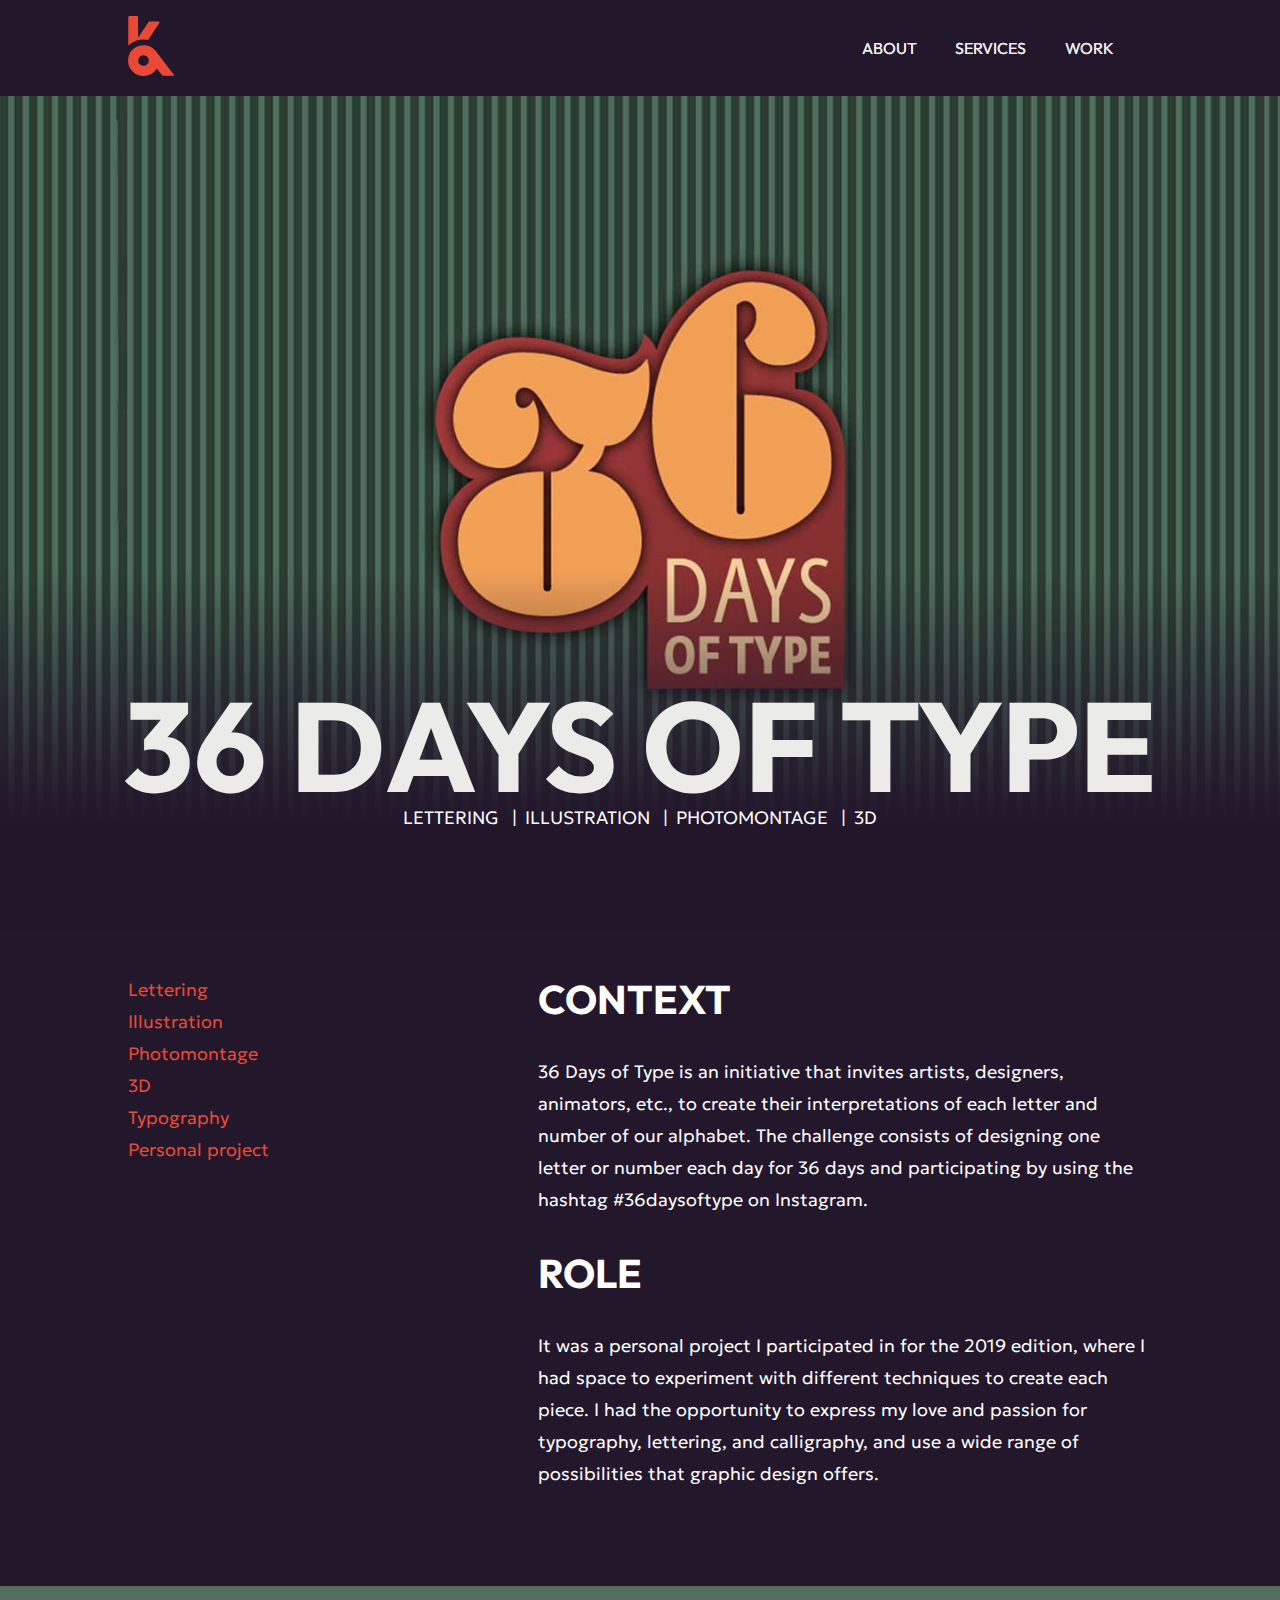
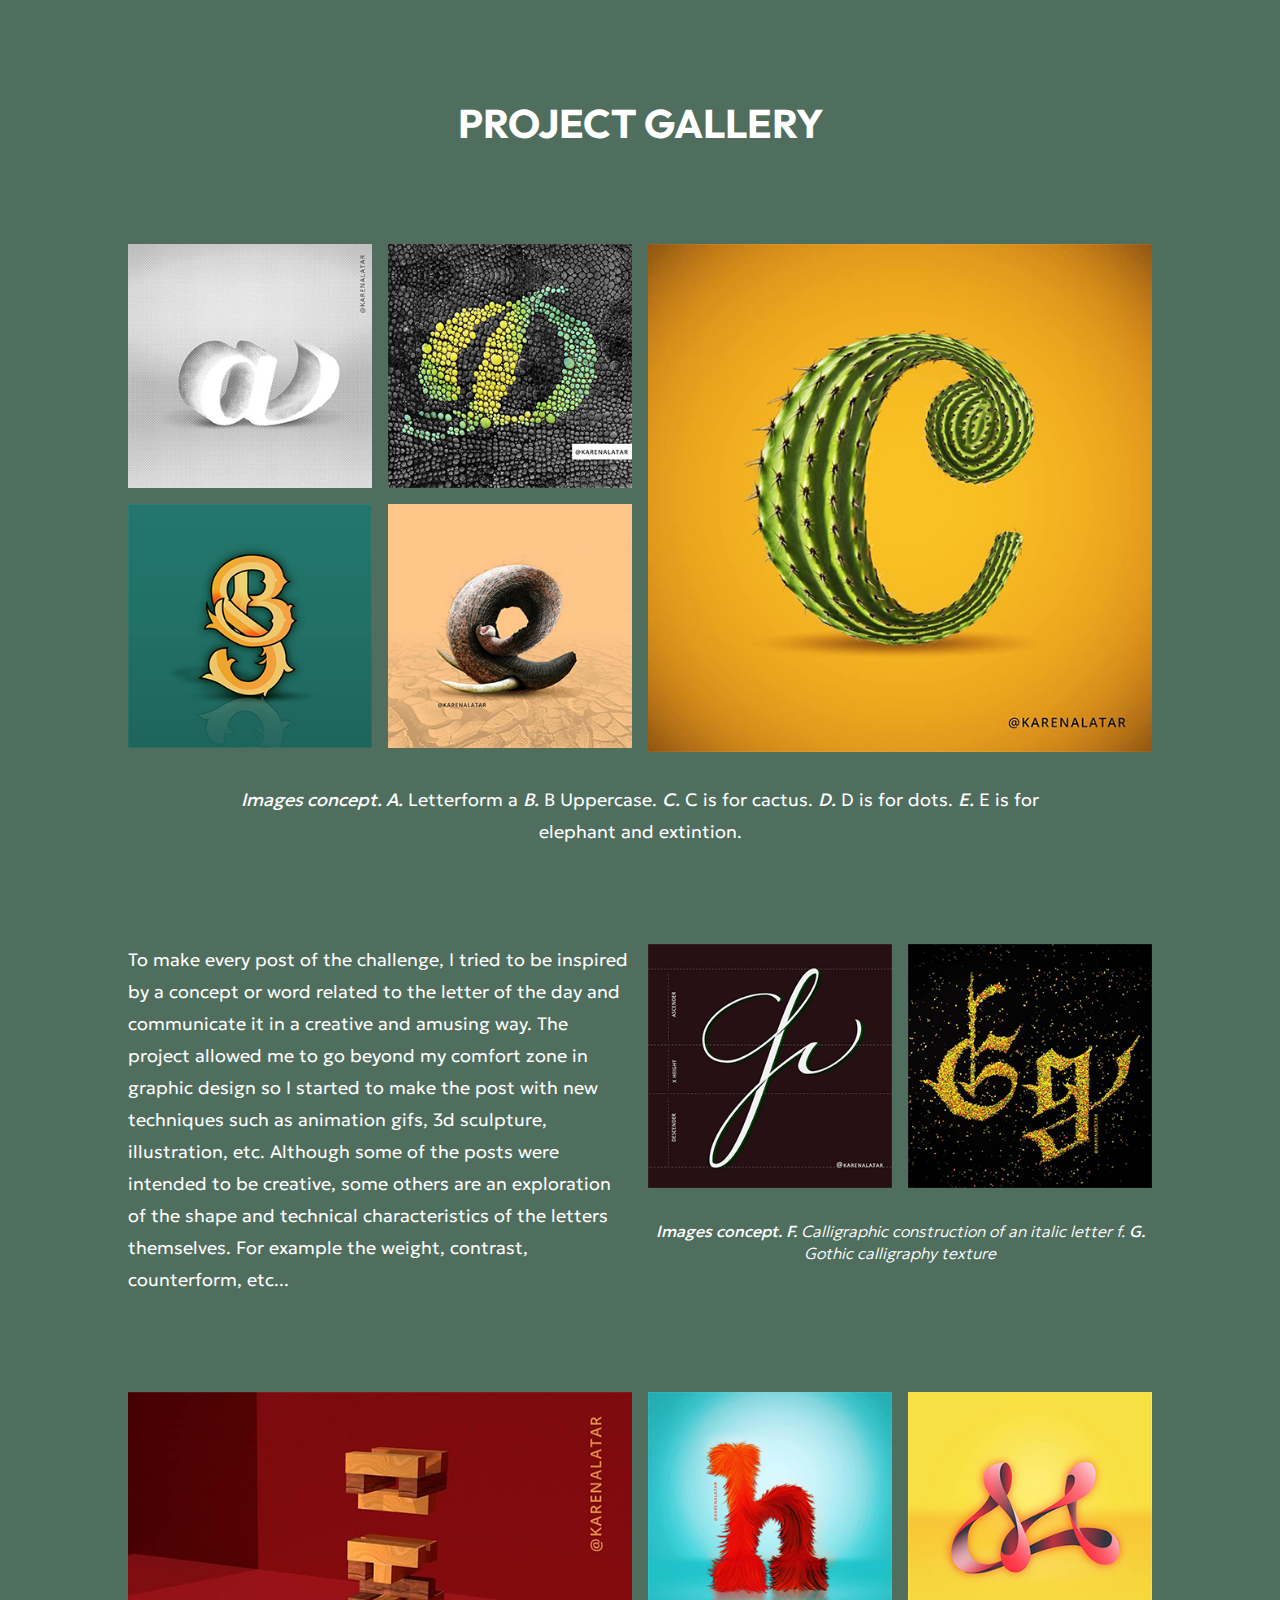
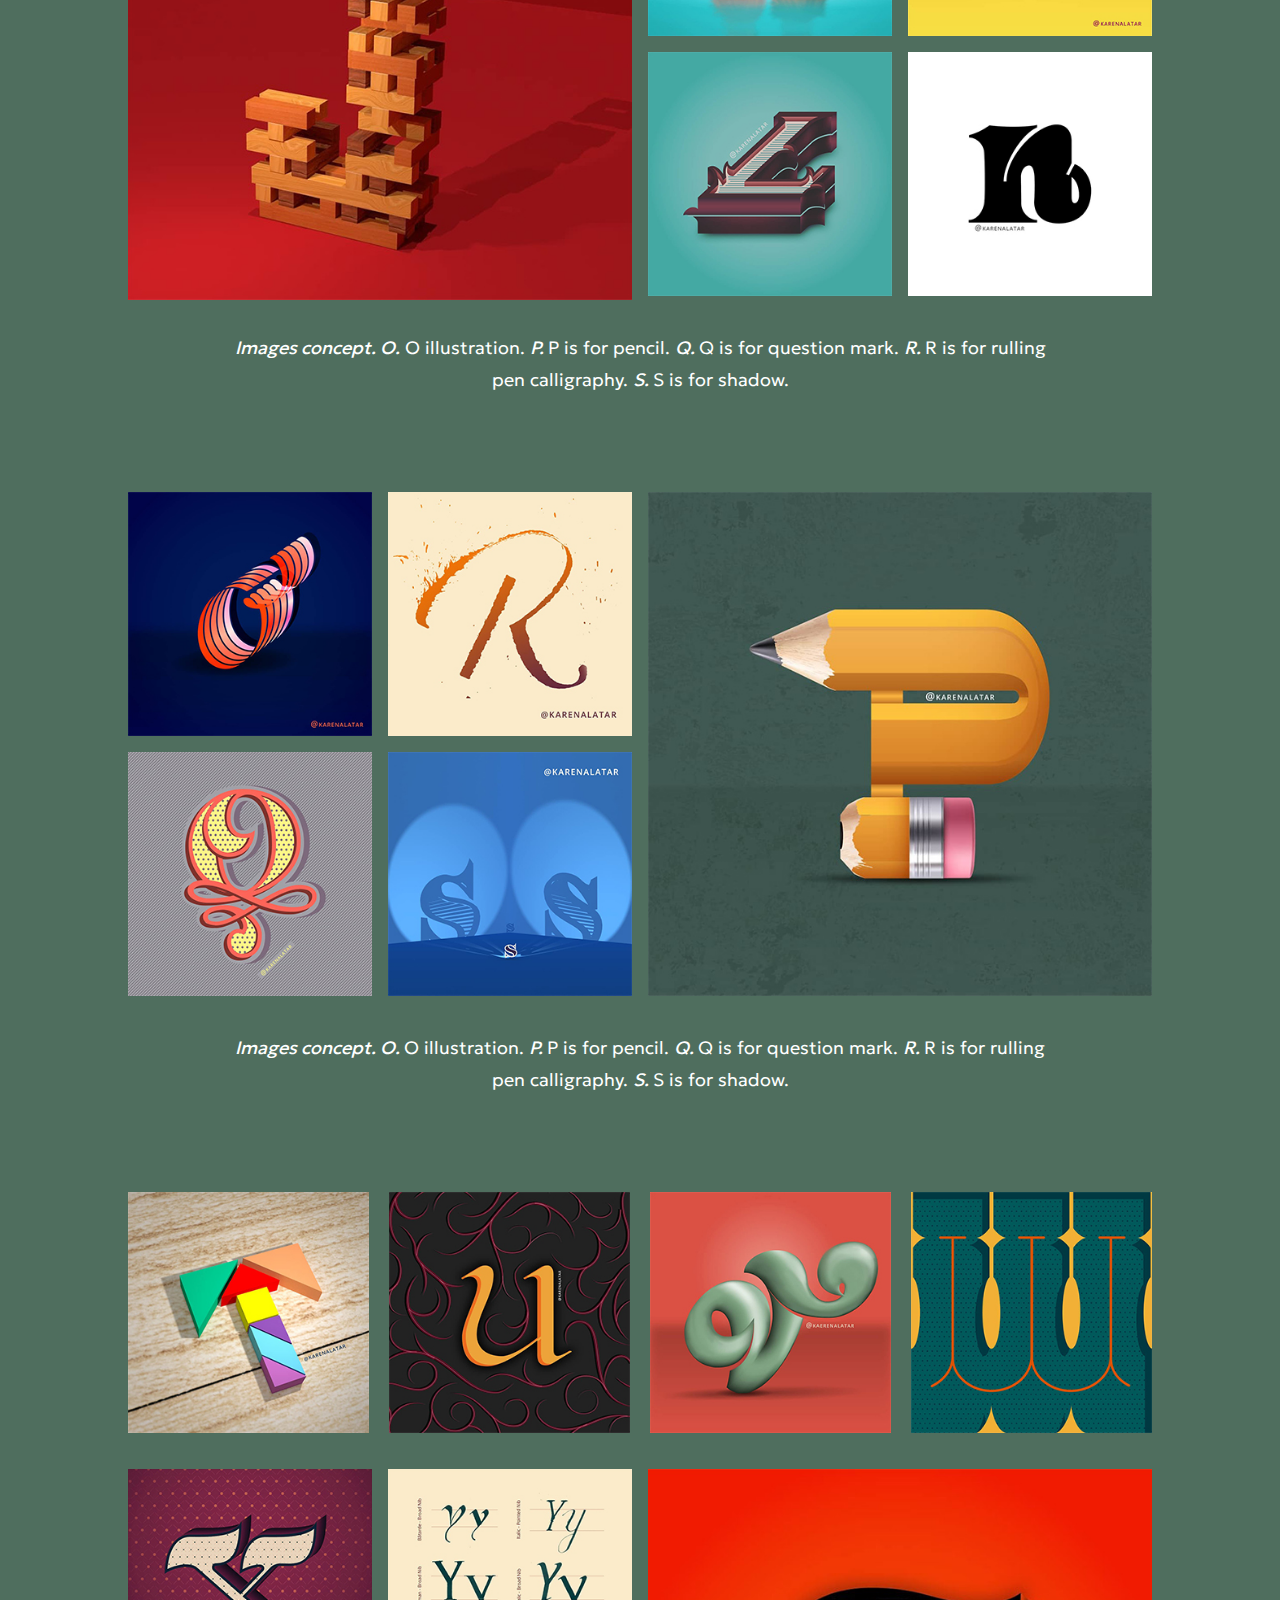
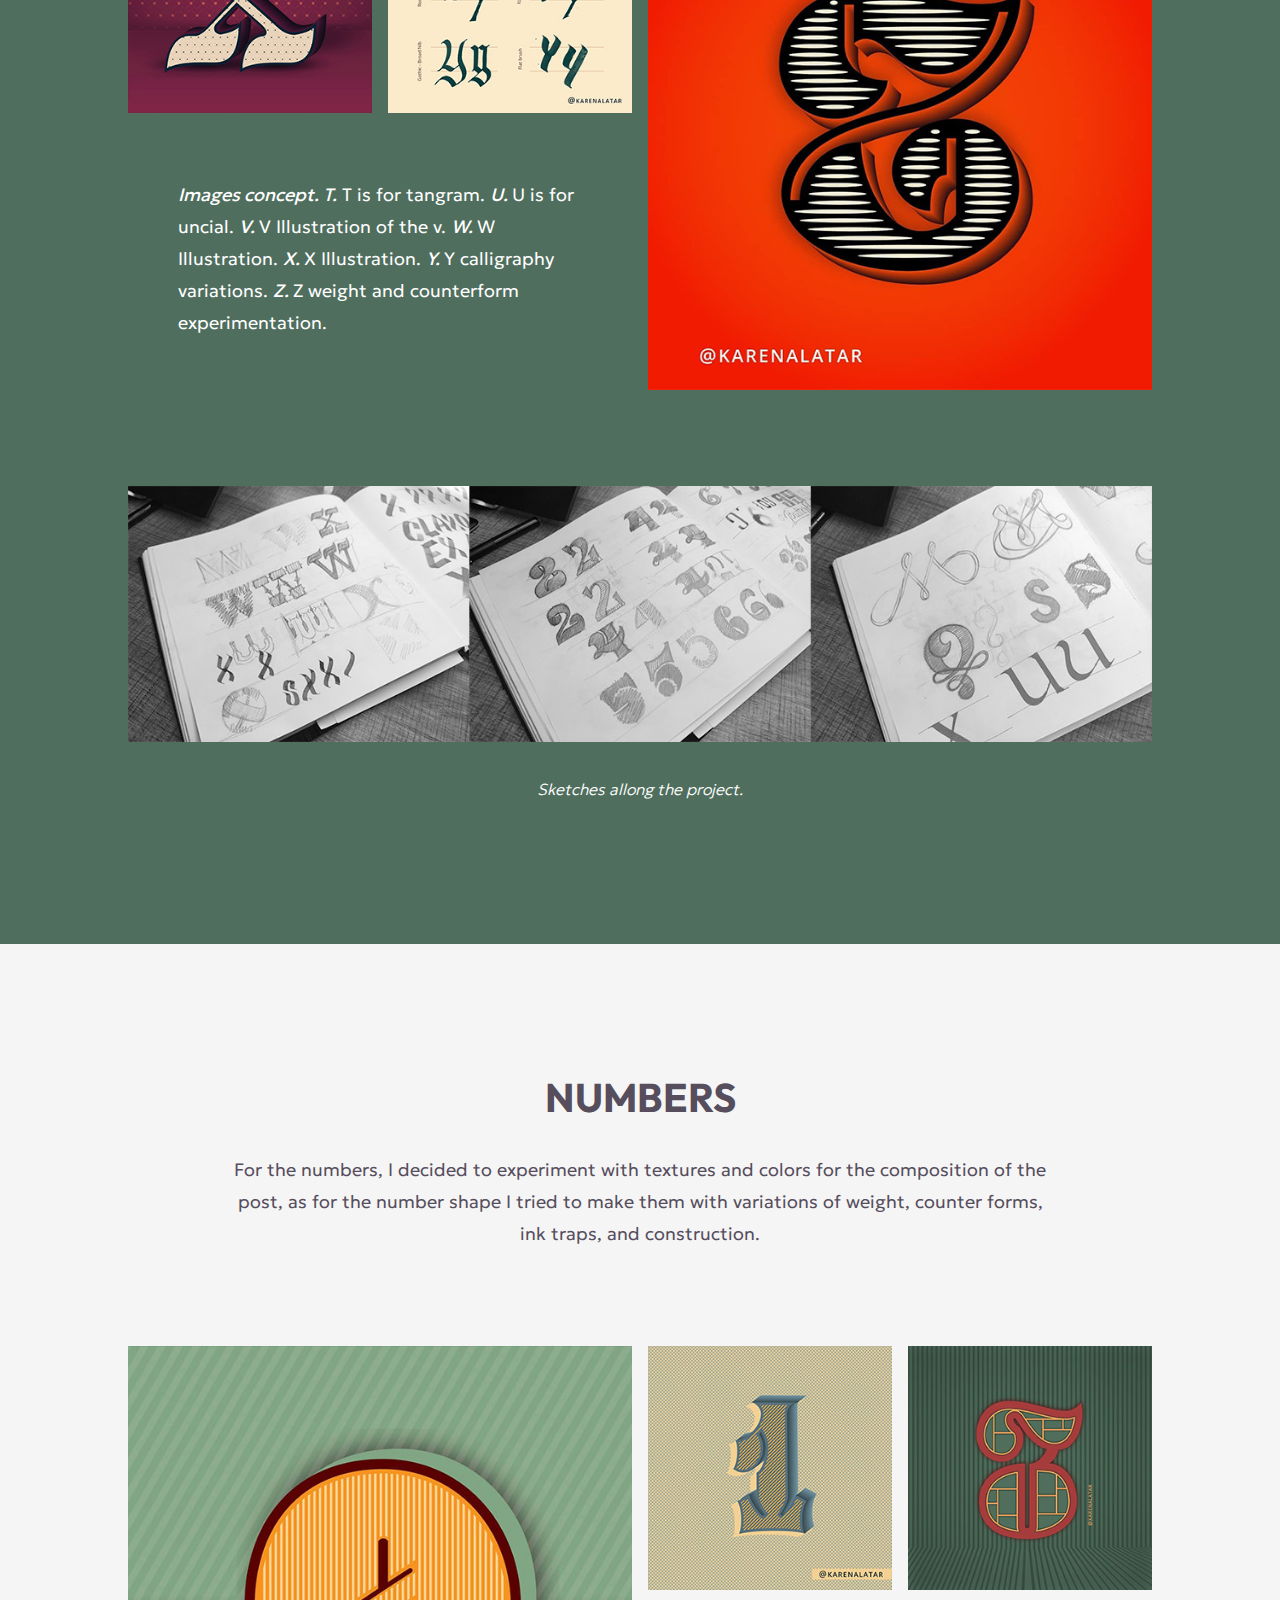
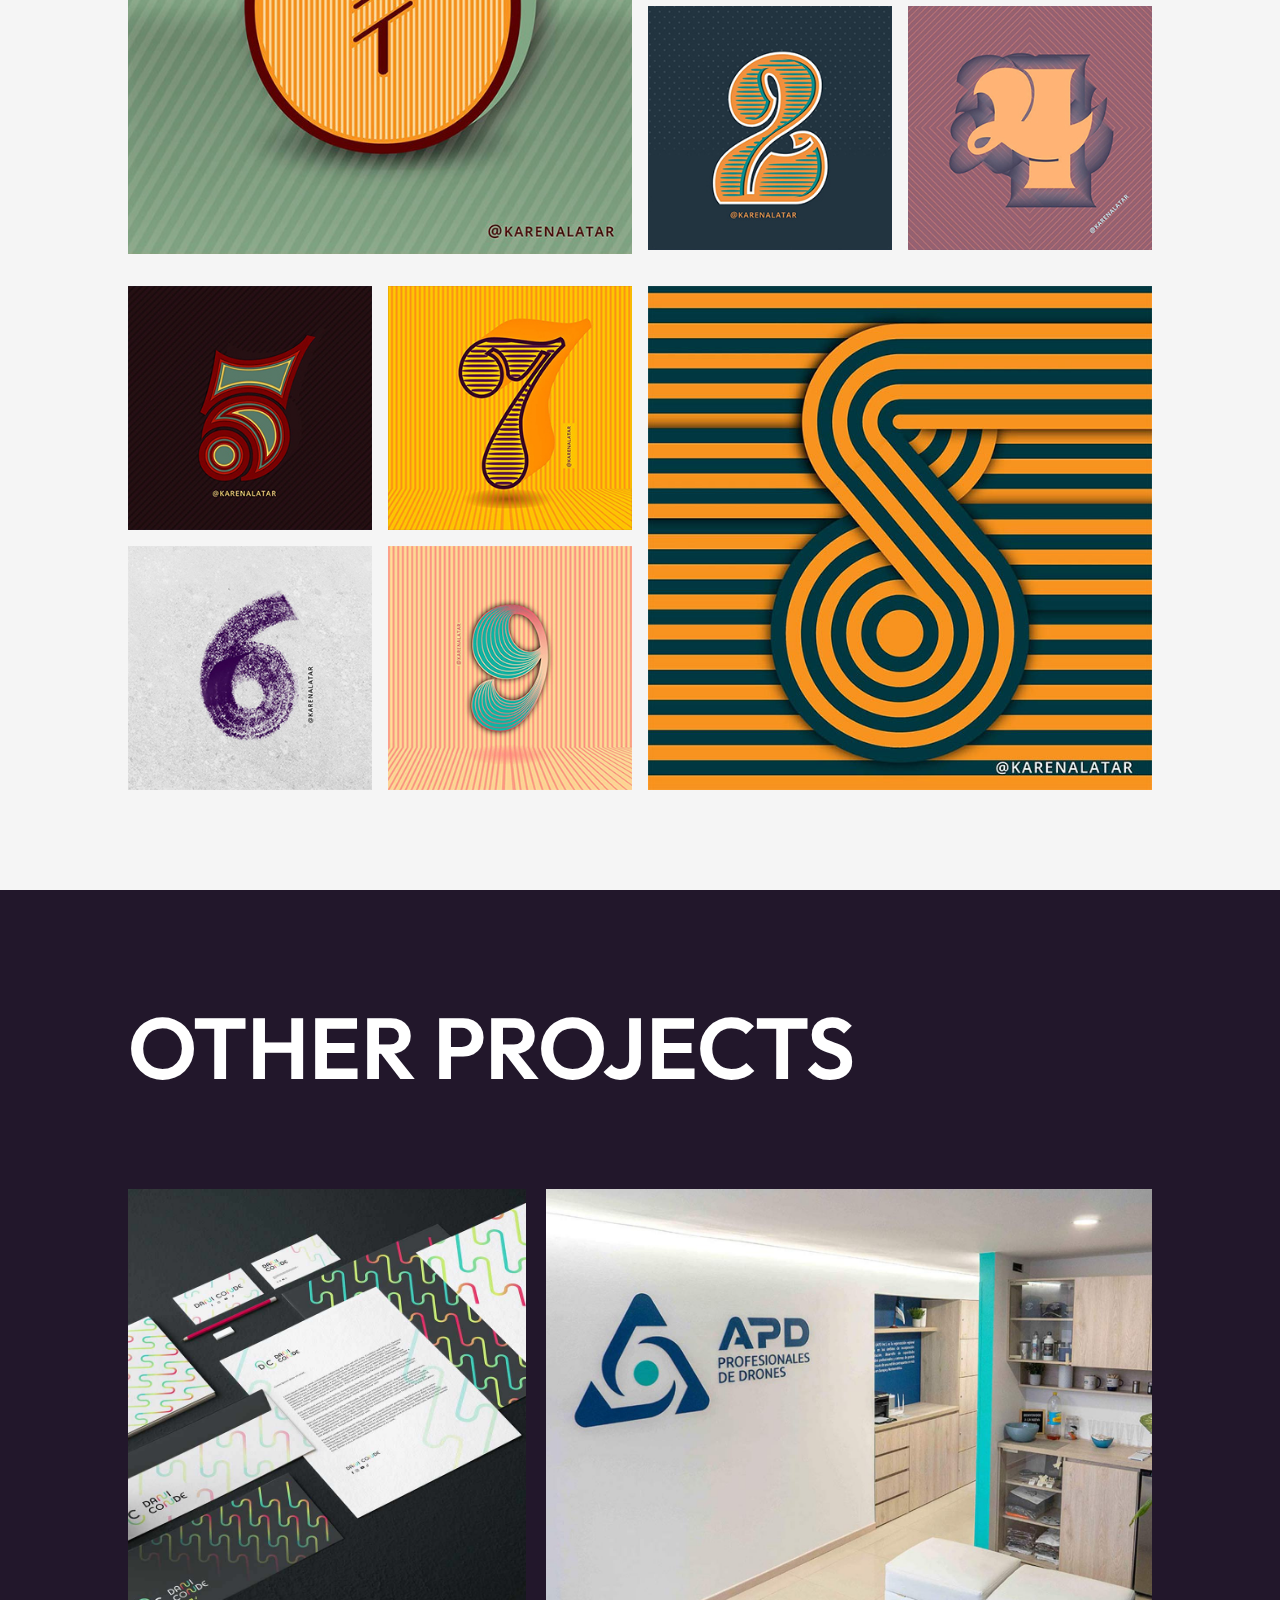
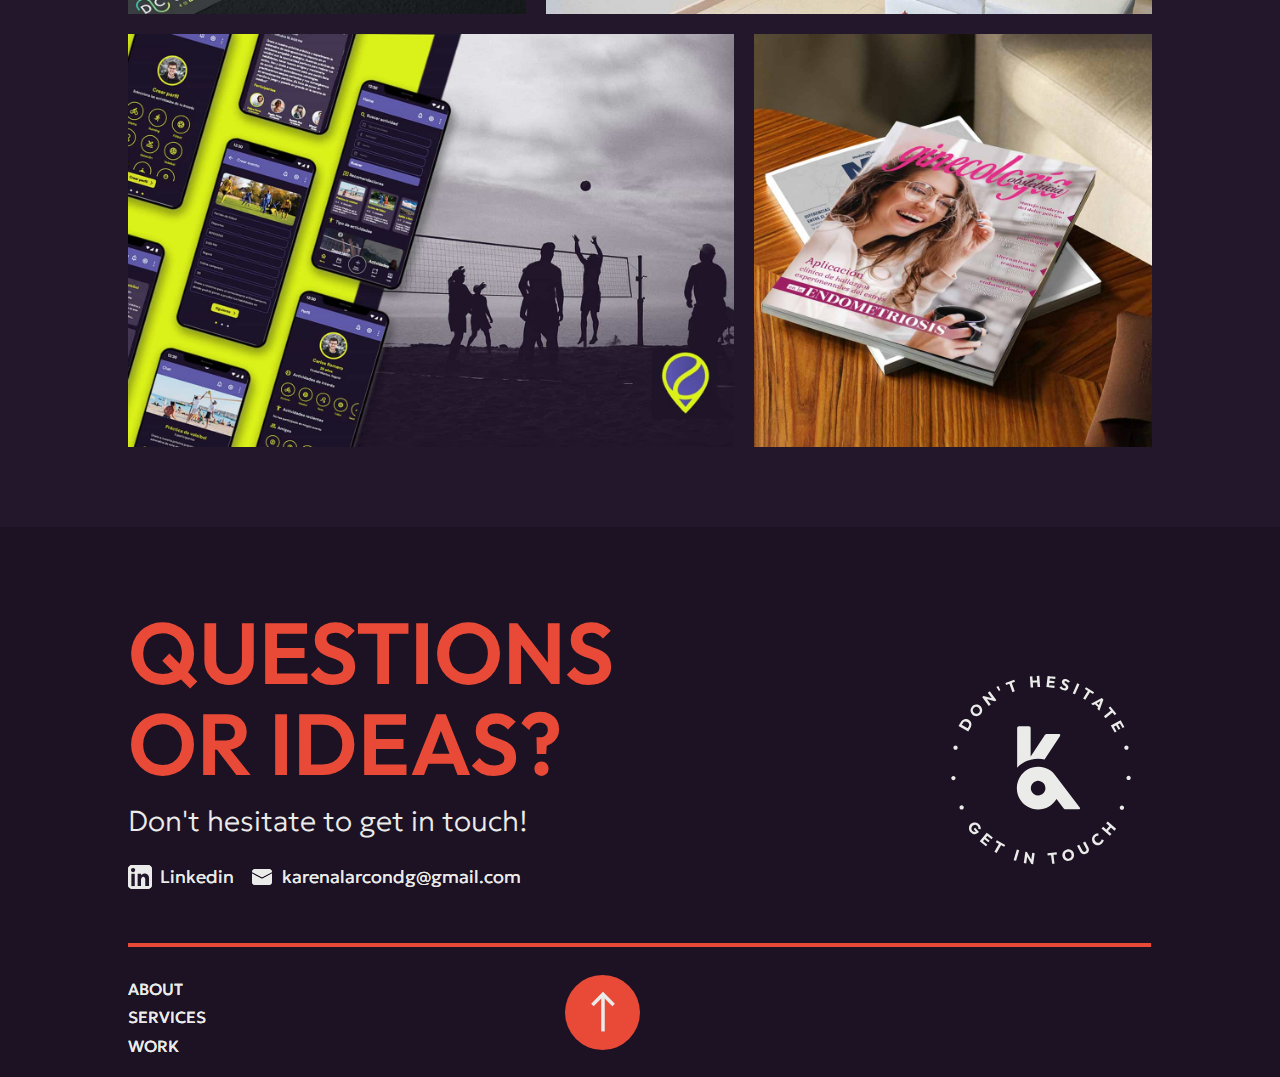
==== 36Days.html @ 837d3f02 "Add files of 36 days project Css 36Days project Change responsive cover Dani conde project" ====
<!DOCTYPE html>
<html lang="en">
<head>
    <meta charset="UTF-8">
    <meta name="viewport" content="width=device-width, initial-scale=1.0">
    <title>36 Days of type project</title>
    <link rel="stylesheet" href="style.css" />
    <link rel="stylesheet" href="style-projects.css">
    <link rel="stylesheet" href="36-style.css">
    <link rel="preconnect" href="https://fonts.googleapis.com">
    <link rel="preconnect" href="https://fonts.gstatic.com" crossorigin>
    <link href="https://fonts.googleapis.com/css2?family=Outfit:wght@100..900&display=swap" rel="stylesheet">
    <link rel="preconnect" href="https://fonts.googleapis.com">
    <link rel="preconnect" href="https://fonts.gstatic.com" crossorigin>
    <link href="https://fonts.googleapis.com/css2?family=Geologica:wght@100..900&display=swap" rel="stylesheet">
    <link rel="preconnect" href="https://fonts.googleapis.com">
    <link rel="preconnect" href="https://fonts.googleapis.com">
    <link rel="preconnect" href="https://fonts.gstatic.com" crossorigin>
    <link href="https://fonts.googleapis.com/css2?family=Kaushan+Script&display=swap" rel="stylesheet">
</head>
<body>
    <header>
        <div class="barnav_responsive">
            <div class="mainlogo nav__flex">
                <a href="https://karengd.github.io/KarenGD/index.html"><img src="assets/iconos/ka-icon-cream.svg" alt="ka logo"></a>
                <div onclick=HideNavBarR()> <svg xmlns="http://www.w3.org/2000/svg" height="48" viewBox="0 -960 960 960" width="48" fill="#EBEBE9"><path d="m256-200-56-56 224-224-224-224 56-56 224 224 224-224 56 56-224 224 224 224-56 56-224-224-224 224Z"/></svg> </div>
            </div>
            <nav class="nav__responsive">
                <ul>
                    <div onclick=HideNavBarR()><a href="https://karengd.github.io/KarenGD/about.html"><li>About</li></a></div>
                    <div onclick=HideNavBarR()><a href="https://karengd.github.io/KarenGD/index.html#services"><li>Services</li></a></div>
                    <div onclick=HideNavBarR()><a href="https://karengd.github.io/KarenGD/index.html#work"><li>Work</li></a></div>
                </ul>
            </nav>
        </div>
        <div class="barnav container">
            <a href="index.html">
                <div class="mainlogo">
                    <img src="assets/iconos/ka-icon.svg" alt="ka logo">
                </div>
            </a>
           
            <nav>
                <ul class="nav__center">
                    <a href="https://karengd.github.io/KarenGD/about.html">
                        <li class="hideonmobile link1">About</li>
                        <li class="hideonmobile link2">About</li>
                    </a>
                    <a href="https://karengd.github.io/KarenGD/index.html#services">
                        <li class="hideonmobile link1">Services</li>
                        <li class="hideonmobile link2">Services</li>
                    </a>
                    <a href="https://karengd.github.io/KarenGD/index.html#work">
                        <li class="hideonmobile link1">Work</li>
                        <li class="hideonmobile link2">Work</li>
                    </a>
                    <a href="#"><li onclick=ShowNavBarR()><svg xmlns="http://www.w3.org/2000/svg" height="36    " viewBox="0 -960 960 960" width="36" fill="#EBEBE9"><path d="M120-240v-80h720v80H120Zm0-200v-80h720v80H120Zm0-200v-80h720v80H120Z"/></svg></li></a>
                </ul>
            </nav>
        </div>

    </header>

    <main class="responsive"> 
        <div class="main-background">
            <img class="hideonmobile" src="assets/imgs/36DaysOfType.jpg" alt="36DaysOfType cover">
            <img class="hide-desktop" src="assets/imgs/36DaysOfType-SP.jpg" alt="36DaysOfType cover">
        </div>

    <div class="absolute main-position ">
        <div class=" main-info">

            <h1 class="texr-center">
                36 Days of type
            </h1>
            <div class="subheading_project flex white ">
            <p class="sub-fields">LETTERING</p>
            <p class="sub-fields">ILLUSTRATION</p>
            <p class="sub-fields">PHOTOMONTAGE</p>
            <p class="">3D</p>
            </div>
        </div>
    </div>  

    </main>


    <section id="Project-about" class="container about-project flex space-between pad_top_bottom">

        <div class="hide">
            <ul>
                <div><li class="design-field"><p>Lettering</p></li></div>
                <div><li class="design-field"><p>Illustration</p></li></div>
                <div><li class="design-field"><p>Photomontage</p></li></div>
                <div><li class="design-field"><p>3D</p></li></div>
                <div><li class="design-field"><p>Typography</p></li></div>
                <div><li class="design-field"><p>Personal project</p></li></div>
            </ul>
        </div>

        <div class="col-sixty">
            <h4>Context</h4>
            <p class="p_bottom white">36 Days of Type is an initiative that invites artists, designers, animators, etc., to create their interpretations of each letter and number of our alphabet. The challenge consists of designing one letter or number each day for 36 days and participating by using the hashtag #36daysoftype on Instagram.</p>

            <h4>Role</h4>
            <p class="white">It was a personal project I participated in for the 2019 edition, where I had space to experiment with different techniques to create each piece. I had the opportunity to express my love and passion for typography, lettering, and calligraphy, and use a wide range of possibilities that graphic design offers.</p>
        </div>

    </section>

    <section class="type-bg container_top_bottom">
        <div class="container white m-auto pad_top_bottom">
            <h4 class="texr-center p_bottom">PROJECT GALLERY</h4>
                <div class="pad_top_bottom">
                    <div class="grid box-gallery p_bottom">
                        
                        <div class="big-img">
                            <div class="half-box">
                                <img class="xs-img box-img" src="assets/imgs/36-a.jpg" alt="Entry for letter a">
                                <img class="xs-img box-img" src="assets/imgs/36-d.jpg" alt="Entry for letter d">
                                <img class="xs-img box-img" src="assets/imgs/36-b.jpg" alt="Entry for letter b">
                                <img class="xs-img box-img" src="assets/imgs/36-e.jpg" alt="Entry for letter e">
    
                            </div>
                        
                        </div>
     
                        <div class="big-img">
                            <img class="box-img" src="assets/imgs/36-c.jpg" alt="">
                        </div>
                       
                    </div>
                    <p class="container texr-center"> <b><i>Images concept. A.</i></b> Letterform a <b><i>B.</i></b> B Uppercase. <b><i>C.</i></b> C is for cactus. <b><i>D.</i></b> D is for dots. <b><i>E.</i></b> E is for elephant and extintion.</p>

                </div>

            
            <div>
                <div class="grid box-gallery gap">
                    <div class="big-img">
                        <p class="p_bottom">To make every post of the challenge, I tried to be inspired by a concept or word related to the letter of the day and communicate it in a creative and amusing way. The project allowed me to go beyond my comfort zone in graphic design so I started to make the post with new techniques such as animation gifs, 3d sculpture, illustration, etc. 
                            Although some of the posts were intended to be creative, some others are an exploration of the shape and technical characteristics of the letters themselves. For example the weight, contrast, counterform, etc...</p>
                    </div>
                    
                     <div class="big-img">
                        <div class="half-box p_bottom">
                            <img class="xs-img box-img" src="assets/imgs/36-f.jpg" alt="">
                            <img class="xs-img box-img" src="assets/imgs/36-g.jpg" alt="">

                        </div>
                        <p class="caption"> <b><i>Images concept. F.</i></b> Calligraphic construction of an italic letter f. <b><i>G.</i></b> Gothic calligraphy texture</p>

                    </div>
                        
                    
                    
                </div>
            </div>
            <div class="pad_top_bottom">
                <div class="grid box-gallery p_bottom">
                    <div class="big-img">
                        <img class="box-img" src="assets/imgs/36-j.jpg " alt="">
                    </div>
                    <div class="big-img">
                        <div class="half-box">
                            <img class="xs-img box-img" src="assets/imgs/36-h.jpg" alt="">
                            <img class="xs-img box-img" src="assets/imgs/36-m.jpg" alt="">
                            <img class="xs-img box-img" src="assets/imgs/36-l.jpg" alt="">
                            <img class="xs-img box-img" src="assets/imgs/36-n.jpg" alt="">
                        </div>
                    </div>
                        
                    
                </div>
                <p class="container texr-center"><b><i>Images concept. O.</i></b> O illustration.  <b><i>P. </i></b>P is for pencil. <b><i>Q. </i></b> Q is for question mark. <b><i>R. </i></b> R is for rulling pen calligraphy. <b><i>S. </i></b> S is for shadow.</p>
            </div>

                <div class="type-pad-bottom">
                    <div class="grid box-gallery gap p_bottom">
                        
                        <div class="big-img">
                            <div class="half-box">
                                <img class="xs-img box-img" src="assets/imgs/36-o.jpg" alt="">
                                <img class="xs-img box-img" src="assets/imgs/36-r.jpg" alt="">
                                <img class="xs-img box-img" src="assets/imgs/36-q.jpg" alt="">
                                <img class="xs-img box-img" src="assets/imgs/36-s.jpg" alt="">
                            </div>
                        </div>
                        
                        <div class="big-img">
                            <img src="assets/imgs/36-p.jpg" alt="">
                        </div>
                    </div>
                    <p class="container texr-center"><b><i>Images concept. O. </i></b> O illustration. <b><i>P. </i></b> P is for pencil. <b><i>Q. </i></b> Q is for question mark. <b><i>R. </i></b> R is for rulling pen calligraphy. <b><i>S. </i></b> S is for shadow.</p>
                </div>

            <div>
                <div class="grid twelve-columns-grid gap p_bottom">
                    <div class="three-fr">
                        <img src="assets/imgs/36-t.jpg" alt="">
                    </div>
                    <div class="three-fr">
                        <img src="assets/imgs/36-u.jpg" alt="">
                    </div>
                    <div class="three-fr">
                        <img src="assets/imgs/36-v.jpg" alt="">
                    </div>
                    <div class="three-fr">
                        <img src="assets/imgs/36-w.jpg" alt="">
                    </div>
                 

                    
                </div>

            </div>

            <div class="grid box-gallery gap type-pad-bottom">

                <div class="big-img">
                    <div class="half-box">
                        <img class="xs-img box-img" src="assets/imgs/36-x.jpg" alt="">
                        <img class="xs-img box-img" src="assets/imgs/36-y.jpg" alt="">
                        <p class="p-grid-type"><b><i>Images concept. T.</i></b> T is for tangram. <b><i>U. </i></b>U is for uncial. <b><i>V. </i></b>V Illustration of the v. <b><i>W. </i></b>W Illustration. <b><i>X. </i></b>X Illustration. <b><i>Y. </i></b>Y calligraphy variations. <b><i>Z. </i></b>Z weight and counterform experimentation.</p>

                    </div>
                    
                </div>
                <div class="big-img">
                    <img class="box-img" src="assets/imgs/36-z.jpg" alt="">
                </div>
                

            </div>
                <div class="m-auto p_bottom">
                    <img class="hideonmobile" src="assets/imgs/36-sketches.jpg" alt="">
                    <img class="hide-desktop" src="assets/imgs/36-sketches-Sp.jpg" alt="">
                </div>
                <p class="caption">Sketches allong the project.</p>


            


        </div>

    </section>

    <section class="bg-white pad_top_bottom">
        <div class="container">
            <div class="container texr-center pad_top_bottom gray">
                <h4>NUMBERS</h4>
                <p>For the numbers, I decided to experiment with textures and colors for the composition of the post, as for the number shape I tried to make them with variations of weight, counter forms, ink traps, and construction.</p>
    
            </div>
            
            <div>
                <div class="grid box-gallery gap p_bottom">
                    <div class="big-img">
                        <img class="box-img" src="assets/imgs/36-0.jpg" alt="">
                    </div>
                    <div class="big-img p">
                        <div class="half-box">
                            <img class="xs-img box-img" src="assets/imgs/36-1.jpg" alt="">
                            <img class="xs-img box-img" src="assets/imgs/36-3.jpg" alt="">
                            <img class="xs-img box-img" src="assets/imgs/36-2.jpg" alt="">
                            <img class="xs-img box-img" src="assets/imgs/36-4.jpg" alt="">
                        </div>
                    </div>

                </div>
            </div>
    

            <div class="grid box-gallery gap">
                <div class="big-img">
                    <div class="half-box">
                        <img class="xs-img box-img" src="assets/imgs/36-5.jpg" alt="">
                        <img class="xs-img box-img" src="assets/imgs/36-7.jpg" alt="">
                        <img class="xs-img box-img" src="assets/imgs/36-6.jpg" alt="">
                        <img class="xs-img box-img" src="assets/imgs/36-9.jpg" alt="sdfsdf">
                    </div>
                </div>
                <div class="big-img">
                    <img src="assets/imgs/36-8.jpg" alt="">

                </div>

              
            </div>
        </div>
    
    
    </section>
    <section id="other-projects">
        <div class="container container_top_bottom">
            <h3 class="hthree white pad_top_bottom">Other projects</h3>
            <div class="grid ten-columns-grid gap p_bottom">
                <div class="info-project four-fr relative white overflow-hidden">
                    <img src="assets/imgs/DaniConde.jpg" alt="">
                    <div class="project__info absolute">
                        <h3>Dani Conde</h3>
                        <p>Generate brand strategies to create an attractive and impactful visual identity, leading to better communication with Dani Conde's followers.</p>
                        <div class="bt-project__info">
                            <p>View project</p> 
                            <svg xmlns="http://www.w3.org/2000/svg" xmlns:xlink="http://www.w3.org/1999/xlink" x="0px" y="0px"
                                width="20px" viewBox="0 0 13 13"  fill="white" xml:space="preserve">
                            <polygon class="st0" points="10.5,12.5 0.5,12.5 0.5,2.5 5.5,2.5 5.5,3.5 1.5,3.5 1.5,11.5 9.5,11.5 9.5,7 10.5,7 "/>
                            <path class="st0" d="M12,0.5H7.5C7.2,0.5,7,0.7,7,1s0.2,0.5,0.5,0.5h3.3L5.7,6.6l0.7,0.7l5.1-5.1v3.3C11.5,5.8,11.7,6,12,6
                                c0.3,0,0.5-0.2,0.5-0.5V1C12.5,0.7,12.3,0.5,12,0.5z"/>
                            </svg>
                        </div>
                    </div>
                </div>
            
                <div class="info-project six-fr relative white overflow-hidden">
                    <img src="assets/imgs/APD.jpg" alt="">
                     <div class="project__info absolute">
                         <h3>APD PROFESIONALES DE DRONES</h3>
                         <p>Propose branding strategies and rejuvenate the visual identity of the company, enhancing positioning and messaging to cultivate a stronger brand perception.</p>
                         <a href="https://karengd.github.io/KarenGD/apd.html">
                            <div class="bt-project__info">
                                <p>View project  </p> 
                                <svg xmlns="http://www.w3.org/2000/svg" xmlns:xlink="http://www.w3.org/1999/xlink" x="0px" y="0px"
                                        width="20px" viewBox="0 0 13 13"  fill="white" xml:space="preserve">
                                <polygon class="st0" points="10.5,12.5 0.5,12.5 0.5,2.5 5.5,2.5 5.5,3.5 1.5,3.5 1.5,11.5 9.5,11.5 9.5,7 10.5,7 "/>
                                <path class="st0" d="M12,0.5H7.5C7.2,0.5,7,0.7,7,1s0.2,0.5,0.5,0.5h3.3L5.7,6.6l0.7,0.7l5.1-5.1v3.3C11.5,5.8,11.7,6,12,6
                                        c0.3,0,0.5-0.2,0.5-0.5V1C12.5,0.7,12.3,0.5,12,0.5z"/>
                                </svg>
                            </div>
                        </a>
                     </div>
                 </div>
                
                 <div class="info-project six-fr relative white overflow-hidden">
                    <img src="assets/imgs/Dl-app-portada.jpg" alt="">
                    <div class="project__info absolute">
                         <h3>"DEPORTE LOCAL" APP</h3>
                         <p>Case study of 'Deporte Local', the app empowering sports enthusiasts to organize events, competitions, and groups across Bogotá city.</p>
                         <a href="https://karengd.github.io/KarenGD/deporte%20local%20app.html"><div class="bt-project__info">
                            <p>View project  </p> 
                             <svg xmlns="http://www.w3.org/2000/svg" xmlns:xlink="http://www.w3.org/1999/xlink" x="0px" y="0px"
                                    width="20px" viewBox="0 0 13 13"  fill="white" xml:space="preserve">
                             <polygon class="st0" points="10.5,12.5 0.5,12.5 0.5,2.5 5.5,2.5 5.5,3.5 1.5,3.5 1.5,11.5 9.5,11.5 9.5,7 10.5,7 "/>
                             <path class="st0" d="M12,0.5H7.5C7.2,0.5,7,0.7,7,1s0.2,0.5,0.5,0.5h3.3L5.7,6.6l0.7,0.7l5.1-5.1v3.3C11.5,5.8,11.7,6,12,6
                                    c0.3,0,0.5-0.2,0.5-0.5V1C12.5,0.7,12.3,0.5,12,0.5z"/>
                             </svg>
                         </div>
                        </a>
                     </div>
                 </div>
                

                 <div class="info-project four-fr relative white overflow-hidden">
                    <img src="assets/imgs/Gem.jpg" alt="">
                    <div class="project__info absolute">
                        <h3>GEM Publishing house</h3>
                        <p>Develop visually compelling designs for digital and print magazines, aimed at enhancing customers' comprehension of health and wellbeing information.</p>
                        <a href="https://karengd.github.io/KarenGD/gem.html">
                            <div class="bt-project__info">
                                <p>View project</p> 
                                <svg xmlns="http://www.w3.org/2000/svg" xmlns:xlink="http://www.w3.org/1999/xlink" x="0px" y="0px"
                                    width="20px" viewBox="0 0 13 13"  fill="white" xml:space="preserve">
                                <polygon class="st0" points="10.5,12.5 0.5,12.5 0.5,2.5 5.5,2.5 5.5,3.5 1.5,3.5 1.5,11.5 9.5,11.5 9.5,7 10.5,7 "/>
                                <path class="st0" d="M12,0.5H7.5C7.2,0.5,7,0.7,7,1s0.2,0.5,0.5,0.5h3.3L5.7,6.6l0.7,0.7l5.1-5.1v3.3C11.5,5.8,11.7,6,12,6
                                    c0.3,0,0.5-0.2,0.5-0.5V1C12.5,0.7,12.3,0.5,12,0.5z"/>
                                </svg>
                            </div>
                        </a>
                    </div>
                </div>
            </div>
        </div>
    </section>

    <footer>

        <div class="container">
            <div class="toptittle">
                <div class="colone">

                    <h3 class="hthree">Questions <br>or ideas?</h3>
                    <p class="sub">Don't hesitate to get in touch!</p>
                        <div class="contact-socialmedia">
                            <div class="contact">
                                    <a href="https://www.linkedin.com/in/karen-alarcon-gd/" target="_blank">                        
                                        <img class="socialmediaicon link1" src="assets/iconos/14-linkedin.svg" alt="Linkedin-icon">
                                        <img class="socialmediaicon link2" src="assets/iconos/14-linkedin.svg" alt="Linkedin-icon">
                                        <p class="link1">Linkedin</p>
                                        <p class="link3">Linkedin</p>
                                    </a>
                            </div>
                            
                            <div class="contact">
                                <a href="mailto:karenalarcondg@gmail.com">                        
                                    <img class="socialmediaicon link1" src="assets/iconos/mail.svg" alt="mail-icon">
                                    <img class="socialmediaicon link2" src="assets/iconos/mail.svg" alt="mail-icon">
                                    <p class="link1">karenalarcondg@gmail.com</p>
                                    <p class="link3">karenalarcondg@gmail.com</p>
                                </a>
                            </div>
                        </div>
                </div>

                <svg width="222" height="244" viewBox="0 0 437 459" fill="none" xmlns="http://www.w3.org/2000/svg">
                    <g id="logo">
                    <path id="Vector" d="M194.629 143.58H175.061C174.131 143.58 173.238 143.95 172.58 144.608C171.923 145.267 171.553 146.16 171.553 147.091V224.835C177.545 218.684 184.828 213.943 192.875 210.954C194.574 210.351 196.383 209.802 198.356 209.308C203.151 208.047 208.089 207.42 213.046 207.443C217.229 207.432 221.401 207.874 225.489 208.76L255.964 162.399C257.061 160.478 256.293 158.832 254.32 158.832H229.106C227.188 158.832 225.817 161.082 224.831 162.399L198.137 202.944V147.091C198.137 146.16 197.768 145.267 197.11 144.608C196.452 143.95 195.559 143.58 194.629 143.58Z" fill="none"/>
                    <path id="Vector_2" d="M214.088 223.134H212.827C205.477 223.141 198.258 225.079 191.891 228.754C185.525 232.429 180.233 237.713 176.546 244.077C172.859 250.441 170.905 257.662 170.88 265.019C170.855 272.375 172.76 279.609 176.404 285.998C180.048 292.387 185.304 297.706 191.646 301.425C197.987 305.143 205.193 307.129 212.543 307.186C219.892 307.243 227.128 305.367 233.526 301.748C239.924 298.128 245.261 292.89 249.003 286.558L262.871 304.719C263.322 305.31 263.902 305.791 264.567 306.123C265.232 306.456 265.964 306.633 266.708 306.639H293.785C294.101 306.634 294.409 306.541 294.675 306.37C294.94 306.2 295.154 305.959 295.29 305.674C295.427 305.389 295.481 305.072 295.448 304.758C295.414 304.444 295.294 304.145 295.101 303.896L247.578 241.185C243.772 235.787 238.766 231.347 232.955 228.215C227.143 225.083 220.685 223.343 214.088 223.134ZM212.827 279.535C209.984 279.535 207.206 278.691 204.843 277.109C202.48 275.527 200.639 273.279 199.554 270.649C198.469 268.019 198.188 265.126 198.746 262.336C199.305 259.546 200.678 256.985 202.692 254.977C204.706 252.969 207.27 251.604 210.059 251.056C212.848 250.507 215.738 250.8 218.361 251.896C220.984 252.993 223.223 254.844 224.794 257.215C226.366 259.586 227.199 262.37 227.188 265.216C227.188 269.028 225.675 272.684 222.982 275.38C220.288 278.076 216.636 279.59 212.827 279.59V279.535Z" fill="none"/>
                    </g>
                    <g id="Circlefter">
                    <path id="Vector_4" d="M75.3021 153.84L56.2273 142.647L58.7487 138.423L77.6042 149.396L75.3021 153.84ZM77.0013 150.932L73.3288 148.737L76.0695 144.074C76.711 143.048 77.0877 141.879 77.1657 140.672C77.1731 139.568 76.8691 138.484 76.2887 137.545C75.6393 136.494 74.734 135.626 73.6577 135.021C72.5869 134.393 71.3871 134.018 70.1497 133.924C69.0529 133.908 67.9726 134.193 67.0254 134.747C66.0068 135.394 65.1604 136.279 64.5588 137.325L61.7086 142.099L58.0361 139.904L60.8864 135.076C61.6485 133.701 62.6727 132.49 63.9011 131.51C65.0121 130.597 66.2998 129.925 67.6831 129.535C69.045 129.096 70.4905 128.983 71.9037 129.205C73.4162 129.396 74.8724 129.901 76.1791 130.687C77.4737 131.45 78.609 132.456 79.5227 133.649C80.3698 134.813 80.967 136.139 81.2767 137.545C81.5788 138.955 81.5788 140.414 81.2767 141.824C81.0264 143.357 80.487 144.828 79.6871 146.159L77.0013 150.932Z" fill="none"/>
                    <path id="Vector_5" d="M99.6936 119.604C98.6601 120.801 97.3913 121.772 95.9664 122.457C93.2744 123.748 90.1825 123.926 87.3608 122.951C85.9914 122.41 84.7293 121.63 83.6335 120.646C82.4874 119.613 81.5561 118.364 80.8929 116.97C80.2963 115.636 79.9436 114.205 79.8514 112.746C79.7929 111.286 80.0355 109.829 80.564 108.466C81.0901 106.982 81.9105 105.62 82.9758 104.461C84.0166 103.309 85.2618 102.361 86.6482 101.663C87.9447 101.071 89.3373 100.718 90.7592 100.621C92.2109 100.516 93.6684 100.721 95.0345 101.224C96.5003 101.752 97.8432 102.573 98.981 103.638C100.117 104.646 101.032 105.879 101.667 107.259C102.313 108.576 102.669 110.017 102.708 111.484C102.805 112.937 102.6 114.394 102.105 115.763C101.565 117.192 100.745 118.497 99.6936 119.604ZM96.35 116.641C97.1671 115.814 97.7303 114.77 97.9732 113.632C98.216 112.495 98.1283 111.311 97.7204 110.222C97.2583 109.06 96.5253 108.025 95.5827 107.204C94.8999 106.549 94.1004 106.028 93.2257 105.668C92.4278 105.338 91.5668 105.188 90.7043 105.229C89.8649 105.243 89.0397 105.449 88.2926 105.833C87.4773 106.233 86.7505 106.793 86.1549 107.479C85.3153 108.339 84.7439 109.426 84.5105 110.606C84.1739 111.678 84.1739 112.827 84.5105 113.898C84.9561 115.053 85.6925 116.074 86.6482 116.861C87.3541 117.527 88.1702 118.065 89.06 118.452C89.854 118.795 90.7181 118.946 91.5813 118.891C92.4208 118.877 93.246 118.671 93.9931 118.287C94.8904 117.919 95.6952 117.357 96.35 116.641Z" fill="none"/>
                    <path id="Vector_6" d="M115.699 103.309L102.654 85.6974L105.559 83.6125L109.341 86.3009L119.645 100.621L115.699 103.309ZM127.867 94.3112L107.642 88.8247L105.559 83.6125L125.784 89.099L127.867 94.3112ZM127.867 94.3112L124.195 91.568L113.781 77.4677L117.727 74.5049L130.772 92.1166L127.867 94.3112Z" fill="none"/>
                    <path id="Vector_7" d="M135.76 73.9563L130.663 66.2203L134.774 64.0257L138.446 72.5847L135.76 73.9563Z" fill="none"/>
                    <path id="Vector_8" d="M149.847 62.2152L148.367 58.21L165.852 51.7908L167.278 55.796L149.847 62.2152ZM162.235 76.535L154.89 56.0154L159.549 54.3695L166.839 74.7244L162.235 76.535Z" fill="none"/>
                    <path id="Vector_9" d="M198.137 67.2079L196.602 45.2619L201.481 44.9876L203.07 66.9336L198.137 67.2079ZM200.439 57.8808V53.6562L212.608 52.7784L212.937 57.003L200.439 57.8808ZM211.676 66.2203L210.141 44.2743L215.184 44L216.719 65.946L211.676 66.2203Z" fill="#1D1D1B"/>
                    <path id="Vector_10" d="M229.106 66.2752L231.463 44.3292L236.341 44.8778L233.985 66.8238L229.106 66.2752ZM232.833 66.6592L233.272 62.4895L245.276 63.7514L244.783 67.976L232.833 66.6592ZM233.82 57.6065L234.259 53.4916L245.221 54.6438L244.783 58.7587L233.82 57.6065ZM234.752 49.0476L235.19 44.8778L246.975 46.1397L246.537 50.3095L234.752 49.0476Z" fill="#1D1D1B"/>
                    <path id="Vector_11" d="M261.994 72.2555C260.433 71.8821 258.974 71.1704 257.718 70.1706C256.564 69.2239 255.644 68.0219 255.033 66.6593L258.924 64.4647C259.349 65.3743 259.945 66.1938 260.678 66.8787C261.447 67.5741 262.366 68.0812 263.364 68.3601C264.168 68.6059 265.027 68.6059 265.831 68.3601C266.132 68.2766 266.406 68.1166 266.627 67.8954C266.848 67.6743 267.008 67.3996 267.091 67.0982C267.281 66.6038 267.281 66.0564 267.091 65.562C266.772 65.0708 266.384 64.6274 265.94 64.2452L264.186 62.9833C263.539 62.5428 262.917 62.0665 262.323 61.5568C261.72 61.0452 261.169 60.4755 260.678 59.856C260.225 59.2139 259.908 58.4857 259.746 57.7163C259.566 56.7739 259.566 55.8057 259.746 54.8633C260.05 53.6614 260.698 52.5745 261.61 51.736C262.559 50.9846 263.697 50.51 264.899 50.3644C266.259 50.206 267.638 50.3179 268.955 50.6935C270.348 51.0745 271.652 51.7271 272.792 52.6138C273.911 53.3954 274.831 54.429 275.478 55.6314L271.586 57.826C271.158 57.0918 270.622 56.426 269.996 55.8509C269.426 55.3169 268.727 54.939 267.968 54.7536C267.287 54.5669 266.567 54.5669 265.885 54.7536C265.62 54.8372 265.381 54.9868 265.189 55.1882C264.997 55.3897 264.86 55.6366 264.789 55.9057C264.6 56.3624 264.6 56.8755 264.789 57.3322C265.117 57.8184 265.524 58.2451 265.995 58.5941L267.749 59.856L269.613 61.2276C270.227 61.7302 270.763 62.3219 271.202 62.9833C271.656 63.6654 271.972 64.4295 272.134 65.2328C272.345 66.2091 272.345 67.2192 272.134 68.1955C271.926 69.1145 271.498 69.9692 270.887 70.686C270.276 71.4028 269.5 71.9603 268.626 72.3104C266.482 73.0968 264.125 73.0773 261.994 72.2555Z" fill="#1D1D1B"/>
                    <path id="Vector_12" d="M280.959 78.6747L289.729 58.5392L294.224 60.5144L285.454 80.595L280.959 78.6747Z" fill="#1D1D1B"/>
                    <path id="Vector_13" d="M301.459 88.8247L312.86 70.3901L317.026 72.9687L305.68 91.4034L301.459 88.8247ZM304.912 70.1706L307.159 66.5495L323 76.3155L320.753 79.9914L304.912 70.1706Z" fill="#1D1D1B"/>
                    <path id="Vector_14" d="M317.081 98.9747L338.074 88.0017L341.417 90.9644L333.415 112.91L329.523 109.454L336.539 91.4582L337.909 92.6653L320.917 101.883L317.081 98.9747ZM323.439 99.3039L326.07 96.3412L335.004 104.187L332.373 107.204L323.439 99.3039Z" fill="#1D1D1B"/>
                    <path id="Vector_15" d="M342.349 123.609L359.122 109.948L362.246 113.788L345.473 127.45L342.349 123.609ZM351.667 107.15L355.011 104.461L366.796 118.891L363.452 121.634L351.667 107.15Z" fill="#1D1D1B"/>
                    <path id="Vector_16" d="M355.943 142.044L375.072 131.345L377.429 135.625L358.354 146.323L355.943 142.044ZM357.752 145.336L361.479 143.306L367.344 153.785L363.671 155.87L357.752 145.336ZM365.754 140.892L369.317 138.862L374.798 148.408L371.181 150.438L365.754 140.892ZM373.209 136.667L376.881 134.637L382.691 144.952L379.019 147.036L373.209 136.667Z" fill="#1D1D1B"/>
                    <path id="Vector_17" d="M79.5774 351.683C78.4922 350.494 77.7033 349.065 77.2753 347.513C76.7952 346.122 76.6085 344.646 76.7272 343.179C76.8458 341.718 77.2167 340.288 77.8234 338.954C78.5101 337.592 79.4603 336.38 80.6189 335.388C81.7631 334.371 83.1074 333.604 84.5654 333.139C85.968 332.719 87.4375 332.57 88.8956 332.7C90.3818 332.875 91.8275 333.302 93.171 333.962C94.5702 334.686 95.817 335.673 96.8434 336.869C97.9991 338.199 98.8753 339.747 99.4196 341.423C99.897 342.967 100.028 344.596 99.8033 346.196L95.0894 345.867C95.3366 344.821 95.3366 343.731 95.0894 342.685C94.7913 341.606 94.2472 340.61 93.4999 339.777C92.7372 338.845 91.7317 338.143 90.5948 337.747C89.5043 337.419 88.3417 337.419 87.2512 337.747C86.0358 338.045 84.9085 338.628 83.9625 339.448C82.9913 340.243 82.2527 341.285 81.8248 342.466C81.3794 343.503 81.2645 344.652 81.4959 345.758C81.6544 346.939 82.1932 348.037 83.0306 348.885C83.7138 349.768 84.6229 350.451 85.6616 350.86C86.6214 351.186 87.6618 351.186 88.6215 350.86C89.7418 350.586 90.7772 350.039 91.6362 349.269L92.1295 353.109L85.8261 345.703L88.9504 342.959L96.4597 351.683L95.9116 352.177C94.2346 353.727 92.2012 354.839 89.9918 355.414C88.2051 355.957 86.2973 355.957 84.5106 355.414C82.5557 354.646 80.8491 353.356 79.5774 351.683Z" fill="#1D1D1B"/>
                    <path id="Vector_18" d="M97.8848 369.788L111.643 353L115.48 356.072L101.722 372.861L97.8848 369.788ZM100.845 372.148L103.476 368.856L112.849 376.427L110.218 379.719L100.845 372.148ZM106.326 365.07L108.902 361.833L117.453 368.691L114.822 371.928L106.326 365.07ZM111.807 358.376L114.493 355.085L123.702 362.546L121.071 365.783L111.807 358.376Z" fill="#1D1D1B"/>
                    <path id="Vector_19" d="M126.826 390.418L137.46 371.544L141.735 373.958L131.101 392.832L126.826 390.418ZM129.512 371.654L131.595 367.923L148.038 377.085L145.956 380.816L129.512 371.654Z" fill="#1D1D1B"/>
                    <path id="Vector_20" d="M164.702 407.151L170.95 385.919L175.664 387.29L169.415 408.304L164.702 407.151Z" fill="#1D1D1B"/>
                    <path id="Vector_21" d="M184.599 412.419L187.668 390.473L191.066 390.966L191.889 395.465L189.422 413.351L184.599 412.419ZM199.562 414.503L189.148 396.288L191.066 391.405L201.536 409.62L199.562 414.503ZM199.562 414.503L198.74 410.004L201.262 392.612L206.14 393.325L203.016 415.271L199.562 414.503Z" fill="#1D1D1B"/>
                    <path id="Vector_22" d="M231.628 397.824L231.08 393.6L249.332 391.405L249.825 395.685L231.628 397.824ZM240.507 414.284L237.657 393.051L242.59 392.448L245.166 413.955L240.507 414.284Z" fill="#1D1D1B"/>
                    <path id="Vector_23" d="M275.478 407.865C273.973 408.34 272.392 408.527 270.819 408.413C269.35 408.272 267.92 407.863 266.598 407.206C265.287 406.514 264.116 405.584 263.145 404.463C262.199 403.266 261.475 401.91 261.007 400.458C260.568 398.983 260.419 397.436 260.569 395.904C260.678 394.456 261.109 393.05 261.829 391.789C262.506 390.467 263.459 389.307 264.625 388.388C265.846 387.419 267.242 386.692 268.736 386.248C270.222 385.775 271.785 385.589 273.34 385.699C274.807 385.848 276.236 386.257 277.561 386.906C278.866 387.583 280.021 388.516 280.959 389.65C281.916 390.839 282.641 392.197 283.097 393.655C283.537 395.13 283.686 396.676 283.535 398.208C283.415 399.665 283.005 401.083 282.329 402.378C281.602 403.65 280.655 404.783 279.534 405.725C278.339 406.703 276.96 407.431 275.478 407.865ZM274.107 403.64C275.264 403.306 276.307 402.661 277.122 401.775C277.853 400.932 278.345 399.909 278.547 398.812C278.779 397.584 278.685 396.316 278.273 395.136C278.021 394.221 277.593 393.363 277.013 392.612C276.496 391.92 275.843 391.341 275.094 390.911C274.367 390.511 273.564 390.268 272.737 390.198C271.727 390.167 270.72 390.341 269.778 390.708C268.837 391.076 267.979 391.63 267.256 392.338C266.489 393.163 265.975 394.191 265.776 395.301C265.572 396.53 265.666 397.791 266.05 398.977C266.325 399.883 266.751 400.736 267.311 401.5C267.807 402.211 268.464 402.794 269.229 403.201C269.972 403.619 270.793 403.881 271.641 403.969C272.41 403.916 273.167 403.75 273.888 403.476L274.107 403.64Z" fill="#1D1D1B"/>
                    <path id="Vector_24" d="M307.982 394.039C306.505 394.857 304.846 395.291 303.158 395.301C301.624 395.251 300.13 394.797 298.828 393.984C297.474 393.119 296.376 391.906 295.649 390.473L289.4 378.731L293.73 376.427L300.089 388.388C300.435 389.116 300.988 389.727 301.678 390.143C302.289 390.514 302.992 390.704 303.706 390.692C304.458 390.673 305.193 390.465 305.844 390.088C306.518 389.782 307.089 389.286 307.488 388.662C307.899 388.087 308.111 387.393 308.091 386.687C308.117 385.894 307.907 385.111 307.488 384.437L301.13 372.477L305.46 370.118L311.764 381.859C312.504 383.283 312.899 384.862 312.915 386.467C312.873 388.004 312.419 389.501 311.599 390.802C310.681 392.165 309.438 393.278 307.982 394.039Z" fill="#1D1D1B"/>
                    <path id="Vector_25" d="M337.197 374.946C334.815 376.852 331.795 377.774 328.756 377.524C327.297 377.318 325.886 376.853 324.59 376.153C323.245 375.418 322.068 374.408 321.137 373.19C320.254 371.899 319.639 370.444 319.328 368.911C318.937 367.501 318.843 366.024 319.054 364.576C319.217 363.124 319.684 361.722 320.424 360.461C321.197 359.094 322.242 357.899 323.494 356.95C324.706 355.942 326.102 355.178 327.605 354.701C328.979 354.331 330.407 354.201 331.825 354.316L331.332 358.98C330.503 358.784 329.64 358.784 328.811 358.98C327.865 359.25 326.987 359.717 326.234 360.352C325.535 360.899 324.941 361.568 324.48 362.327C324.087 363.057 323.845 363.86 323.768 364.686C323.661 365.537 323.755 366.401 324.042 367.21C324.692 369.006 325.903 370.545 327.495 371.599C328.224 372.066 329.048 372.366 329.907 372.477C330.721 372.641 331.559 372.641 332.373 372.477C333.237 372.222 334.039 371.793 334.73 371.215C335.53 370.624 336.201 369.878 336.704 369.02C337.133 368.265 337.377 367.419 337.416 366.551L342.075 367.1C341.889 368.53 341.424 369.91 340.705 371.16C339.819 372.658 338.623 373.949 337.197 374.946Z" fill="#1D1D1B"/>
                    <path id="Vector_26" d="M354.024 359.145L337.581 344.66L340.814 340.984L357.258 355.469L354.024 359.145ZM349.091 350.915L345.912 348.117L353.97 338.899L357.203 341.698L349.091 350.915ZM363.178 348.94L346.734 334.455L349.968 330.779L366.412 345.209L363.178 348.94Z" fill="#1D1D1B"/>
                    <path id="Vector_27" d="M50.2527 189.776C52.5836 189.776 54.4733 187.885 54.4733 185.552C54.4733 183.219 52.5836 181.327 50.2527 181.327C47.9217 181.327 46.0321 183.219 46.0321 185.552C46.0321 187.885 47.9217 189.776 50.2527 189.776Z" fill="#1D1D1B"/>
                    <path id="Vector_28" d="M46.0869 249.634C48.4179 249.634 50.3075 247.743 50.3075 245.409C50.3075 243.076 48.4179 241.185 46.0869 241.185C43.7559 241.185 41.8663 243.076 41.8663 245.409C41.8663 247.743 43.7559 249.634 46.0869 249.634Z" fill="#1D1D1B"/>
                    <path id="Vector_29" d="M62.2567 307.407C64.5877 307.407 66.4773 305.515 66.4773 303.182C66.4773 300.849 64.5877 298.958 62.2567 298.958C59.9257 298.958 58.0361 300.849 58.0361 303.182C58.0361 305.515 59.9257 307.407 62.2567 307.407Z" fill="#1D1D1B"/>
                    <path id="Vector_30" d="M386.638 189.721C388.969 189.721 390.858 187.83 390.858 185.497C390.858 183.164 388.969 181.272 386.638 181.272C384.307 181.272 382.417 183.164 382.417 185.497C382.417 187.83 384.307 189.721 386.638 189.721Z" fill="#1D1D1B"/>
                    <path id="Vector_31" d="M390.913 249.305C393.244 249.305 395.134 247.413 395.134 245.08C395.134 242.747 393.244 240.856 390.913 240.856C388.582 240.856 386.693 242.747 386.693 245.08C386.693 247.413 388.582 249.305 390.913 249.305Z" fill="#1D1D1B"/>
                    <path id="Vector_32" d="M377.758 307.846C380.089 307.846 381.979 305.954 381.979 303.621C381.979 301.288 380.089 299.397 377.758 299.397C375.427 299.397 373.538 301.288 373.538 303.621C373.538 305.954 375.427 307.846 377.758 307.846Z" fill="#1D1D1B"/>
                    </g>
    
                    </svg>                
            </div>
            

            <img style="width: 100%; max-width: 1200px;" src="assets/iconos/orangeline.svg" alt="orange-line">

                <div class="navigation">
                    <ul>
                        <div class="hidden">
                            <a class="hid" href="https://karengd.github.io/KarenGD/about.html">
                                <li class="link1 hidden">About</li>
                                <li class="link2 hidden">About</li>
                            </a> 
                         </div>
                        <div class="hidden">
                            <a class="hid" href="https://karengd.github.io/KarenGD/index.html#services">
                                <li class="link1">Services</li>
                                <li class="link2">Services</li>
                            </a>
                        </div>
                        <div class="hidden">
                            <a class="hid" href="https://karengd.github.io/KarenGD/index.html#work">
                                <li class="link1">Work</li>
                                <li class="link2">Work</li>
                            </a>
                        </div>
                    </ul>

            

                    <a href="#">
                        <div class="buttonup">
                            <div class="arrow">
                                <svg width="24" height="46" viewBox="0 0 34 56" fill="none" xmlns="http://www.w3.org/2000/svg">
                                    <path  d="M17 5V55.5248" stroke="none" stroke-width="5"/>
                                    <path d="M2 18.0251L17.0251 3L32.0503 18.0251" stroke="none" stroke-width="5"/>
                                    </svg>
                            </div>
                        </div>    
                    </a>                
                </div>
       
        </div>
   
    

</footer>

<script src="main.js"></script>

<script>
    function ShowNavBarR(){
        const barnav_responsive = document.querySelector('.barnav_responsive')
        barnav_responsive.style.display = 'flex'
    }

    function HideNavBarR(){
        const barnav_responsive = document.querySelector('.barnav_responsive')
        barnav_responsive.style.display = 'none'
    }
</script>
</body>
</html>
---- style.css ----
*{
    padding: 0;
    margin: 0;
    box-sizing: border-box;
    font-size: 100%;
    list-style: none;
    

    /* border-style: solid;
    border-color: #e94a37;
    border-width: 1px; */
}

a{
    text-decoration: none;
}

:root{
    --Naranja: #e94a37;
    --Azuloscuro: #22172B;
    --Crema: #EBEBE9;
    --Azulclaro: #564D5D;
    --titlesize: clamp(6rem, 10vw + 1rem, 10rem);
}

body{
    background-color: var(--Azuloscuro);
    counter-reset: number;
 }

.first-heading{
    font-family: Outfit, sans-serif;
    font-size: 11rem;
    font-weight: 500;
    line-height: 100%;
    text-transform: uppercase;
}

.heding-subheading{
    font-family: Geologica, sans-serif;
    font-size: 1.4rem;
    font-weight: 200;
    line-height: 150%;
}

.htwo{
    font-family: Outfit,sans-serif;
    font-weight: 600;
    font-size: 8.5rem;
    line-height: 90%;
    text-transform: uppercase;
}

.hthree{
    font-family: Outfit,sans-serif;
    font-weight: 600;
    font-size: 5.4rem;
    line-height: 105%;
    text-transform: uppercase;
}

.quote{
    font-family: Geologica, sans-serif;
    font-weight: 400;
    font-size: 1.75;
    line-height: 105%;
}

.hfour{
    font-family: Geologica, sans-serif;
    font-weight: 600;
    font-size: 2.8rem;
}

.textp{
    font-family: Geologica, sans-serif;
    font-weight: 300;
    font-size: 1.2rem;
    line-height: 130%;
}

.hfive{
    font-family: Geologica, sans-serif;
    font-weight: 500;
    font-size: 1.2rem;
}

.skills{
    font-size: 0.7rem;
    text-transform: uppercase;
    line-height: 180%;
}

.container{
    width: 80%;
    max-width: 1200px;
    margin: auto;
    /* justify-content: center; */
}

header{
    /* backdrop-filter: blur(10px); */
    position: sticky;
    top: 0;
    z-index: 999;
    background-color: var(--Azuloscuro);
}
.barnav{
    margin: auto;
    padding: 1rem 0;
    display: flex;
    align-items: center;
    justify-content: space-between;    
    font-family: Outfit,sans-serif;
    
    /* height: 15%; */
}

.barnav_responsive{
    background-color: var(--Naranja);
    height: 100vh;
    font-family: Outfit,sans-serif;
    display: none;
    flex-direction: column;
    justify-content: space-between;
    padding: 2rem 0;


}
.barnav_responsive a{
    position: relative;
}
.barnav_responsive ul{
    display: flex;
    flex-direction: column;
    text-align: left;
    list-style: none;
}

.barnav_responsive li{
    
    font-size: 3.8rem;
    padding: 1rem 0;
}

.barnav_responsive a::after{
    content: '';
    display: block;
    height: 5px;
    background: var(--Azuloscuro);
    margin-left: 1rem;
    width: 75%;
    position: absolute;
    bottom: 1em;
    left: 0;
 

    transform: scale(0, 1);
    transform-origin: left;
    transition: transform ease-in-out 250ms;

}

.barnav_responsive a:hover{
    font-weight: 600;
}

.barnav_responsive a:hover::after{
    transform: scale(1,1);
}

.nav__flex{
    display: flex;
    justify-content: space-between;
    padding: 0 1rem;
}

/* nav{
    justify-content: baseline;
    align-items: center;   
} */

.nav__center{
    display: flex;
    align-items: center;
    list-style: none;
    
}

nav li{
    margin-left: 3vw;
    font-size: 1rem;
    text-transform: uppercase;
    color: var(--Crema);
    
    }
.nav__center a{
    position: relative;
    overflow: hidden;
}

.link2{
    position: absolute;
    top: 0;
    left: 0;
}

.link3{
    position: absolute;
    top: .1rem;
    left: 2rem;
}

.nav__center a:hover .link1{
    animation-name: upper-fix;
    animation-duration: .5s;
    animation-iteration-count: 1;
    animation-timing-function:linear ;
}

.nav__center a:hover .link2{
    animation-name: upper-hid;
    animation-duration: .5s;
    animation-iteration-count: 1;
    animation-timing-function:linear ;
}


.nav__center svg{
    display: none;
}

.mainlogo img{
    height: 60px;
}


h1{
    /* font-family: Outfit,sans-serif;
    font-weight: 600;
    font-size: var(--titlesize); */
    /* line-height: 100%; */
    color: var(--Crema);
    padding-top: 10rem;
    padding-bottom: 1.5rem;
    text-align: center;
    
}

h2{
    /* font-family: Outfit,sans-serif;
    font-weight: 600;
    font-size: clamp(3rem, 1vw + 3rem, 9rem);
    line-height: 105%; */
    color: var(--Azuloscuro);

    
}

/* h4{
    font-family: Outfit,sans-serif;
    font-weight: 600;
    font-size: clamp(1rem, 1vw + 1rem, 3rem);
    text-transform: uppercase;
} */

p{
    font-family: Geologica,sans-serif;
}


/*
.hero{
max-width: 1500px;
position: relative;
    bottom: 5vw;
    left: 11vw;
    max-width: 100%;

}
*/

.bg-img{
    background-image: url(assets/imgs/hero-bg.jpg);
    background-size: cover;
    /* height: 100%; */

}

.herosection{
    position: relative;
    padding-bottom: 6rem;
}

.herosection p{
    /* font-family: Geologica,sans-serif;
    font-size: clamp(1.5rem, 1vw + 1.2rem, 1.8rem); */
    color: var(--Crema);
    /* font-weight: 200; */
    text-align: center;
    
    
    
}

.subheading{
    max-width: 90%;
    margin: auto;

}

.services {
    background-color: var(--Crema);
       
}

.servicescolumns{
    position: relative;
    display: grid;
    grid-template-columns: 1fr 1fr;
    gap: 50px;
    max-width: 1500px;
    align-items: center;
    padding: 10rem 0;
}

/* .firstcolumn{
    
    color:white;
} */
.servicescolumns .brushstyle{
    position: absolute;
    top:6rem;
    color: var(--Naranja);
    font-family: Kaushan Script;
    font-size: 4.5rem;
    font-weight: 500;
   
    
}
.servicescolumns p{
    font-size: clamp(1.5rem, 1vw + 1.2rem, 2rem);
    font-weight: 600;
    color: var(--Azulclaro);
}

.secondcolumn{
    padding-right: 5vw;
   
}

.pad-left{
    padding-left: 4rem;
}

.descriptiontitle{
    display: grid;
    grid-template-columns: repeat(12, 1fr);
    gap: 20px;
    width: 100%;
    align-items: center;
    padding: 3rem 0;
}

.descriptiontitle2{
    display: grid;
    grid-template-columns: repeat(12, 1fr);
    gap: 20px;
    width: 100%;
    align-items: center;
    padding: 3rem 0;
}

.descriptiontitle2 h4{
    grid-column-start: 2;
    grid-column-end: span 4;
    
}

.descriptiontitle2 .hline{
    width: 100%;
    grid-column-start: 6;
    grid-column-end: 13;
}

.descriptiontitle h4{
    grid-column-start: 2;
    grid-column-end: span 5;
}

.hline{
    width: 100%;
    grid-column-start: 7;
    grid-column-end: 13;
}

.description{
    display: grid;
    grid-template-columns: 8fr 4fr;
    margin-top: 30px;
    margin-bottom: 3vw;
    margin-left: 10rem;
    margin-right: 10rem;
    /*padding-right: 30vw;*/
    /* font-size: clamp(.8rem, 1vw + 1.2rem, 1.3rem);
    font-weight: 300; */
    color: var(--Azulclaro);
    gap: 5vw;
    align-items: center;

    
    
}

   
.description h3{
    font-size: 9vw;
    font-family: Outfit, sans-serif;
    font-weight: 800;
    padding-left: 5vw;
    color: #e94a37;
}


.fields{
    margin: auto;
    max-width: 50vw;
    margin-bottom: 4vw;
    text-align: center;
}

.work{
    display: flex;
    align-items: center;
    justify-content: space-between ;
    padding-top: 5rem;
    padding-bottom: 5rem;
}

.circle-icon{
    width: 15%;
}

.work h2{
    color: var(--Crema);
}



.card-project{
    display: grid;
    grid-template-columns: repeat(10, 1fr);
    gap: 20px;
    align-items: center;
    color: var(--Crema);
    padding:2rem 0 2rem 0;
    
}
/* .card-project img{
   width: 60%;
   object-fit: cover;
   margin-right: 5%;
}  */

.projects{
    padding-bottom: 5rem;
}

.project-img{
    grid-column: 4/11;
    overflow: hidden;
}

.project-img-reverse{
    grid-column: 1/8;
    overflow: hidden;
}

.right-img{
    width: 100%;
    object-fit: cover;
    
}

.left-img{
    width: 100%;
    object-fit: cover;
}

.right__padinfo{
    padding-right: 5%;
}

.left__padinfo{
    padding-left: 5%;
}

.project-info{
    grid-column: 1/4;
    /* padding-bottom: 5rem; */
    /* flex-grow: 2; */
}

.project-info-reverse{
    grid-column: 8/11;
    /* padding-bottom: 5rem; */
    /* flex-grow: 2; */
}

.reverse{
    flex-direction: row-reverse;
}

.hide-cursor-img{
    cursor: none;
}


.title-project{
    color: var(--Naranja);
        font-family: Outfit, sans-serif;
        font-size: 3.5rem;
        line-height: 3.8rem;
}

.sub-title-project{
    font-family: Geologica, sans-serif;
    font-size: clamp(.8rem, 1vw + 1rem, 1.2rem);
    font-weight: 400;
    padding-bottom: 1rem;

}

.text-project{
    font-family: Geologica,sans-serif;
    font-weight: 200;
    line-height: 150%;
    font-size: 1rem;
}

.line-project{
    width: 60%;
   object-fit: cover;
   margin-right: 5%;
}

.line-project{
    padding-top: 1rem;
    padding-bottom: 1rem;
    object-fit:fill;
}



.text-project{
    font-size: clamp(.7rem, 1vw + .9rem, 1rem);
    padding-bottom: 3.5rem;
}


.bt-project{
    width: 55%;
    /* background-color: #564D5D; */
    padding: 8px 16px 8px 0;
    display: flex;
    gap: 10px;
    color: var(--Crema);
    fill: var(--Crema);
    font-family: Outfit, sans-serif;
    text-transform: uppercase;
    text-decoration: none;
}

.bt-project:hover, .bt-project:hover svg{
    color: var(--Naranja);
    fill: var(--Naranja);
    font-weight: 600;
    
}

.a-project svg{
    fill: var(--Crema);
}



.a-project img{
    cursor: none; 
}



.knowledge{
    /* padding-top: 1rem; */
    padding-bottom: 3rem;
}


footer{
    background-color: #1C1223;
    padding-top: 5rem;
}

footer h3{
    font-family: Outfit;
    font-size: clamp(2rem, 1vw + 5rem, 6rem);
    text-transform: uppercase;
    color: var(--Naranja);
    line-height: 95%;
}

.sub{
    font-size: 1.8rem;
    font-family: Geologica, sans-serif;
    color:var(--Crema);
    font-weight:200 ;
    padding-top: 1rem;
    padding-bottom: 1rem;
}

.toptittle{
    display: flex;
    justify-content:space-between ;
    align-items: center;
}

.contact-socialmedia{
    display: flex;
    align-items: center;
    padding-top: .5rem ;
    padding-bottom: 2.5rem;
}
.contact a{
    display: flex;
    align-items: center;
    /* text-transform: uppercase; */
    /* gap: 1rem; */
    color: var(--Crema);
    text-decoration: none;
    padding-right: 1rem;
    font-weight: 200;
    gap:.5rem;
    position: relative;
    overflow: hidden;
}


.socialmediaicon{
    width: 1.5rem;
}

.navigation{
    padding-top: 1.5rem;
    padding-bottom: 1rem;
    width: 50%;
    display: flex;
    justify-content: space-between;
}

.navigation li{
    text-decoration: none;
    color: var(--Crema);
}

.navigation ul{
    color: var(--Crema);
    text-decoration: none;
    font-family: Geologica, sans-serif;
    text-transform: uppercase;
    line-height: 180%;
    list-style-type: none;
    overflow: hidden;
}

.navigation a{
    position: relative;
}

.hidden{
    overflow: hidden;
}

.contact a:hover .link2{
    animation-name: upper-hid;
    animation-duration: .5s;
    animation-iteration-count: 1;
    animation-timing-function:linear ;
}

.navigation a:hover .link2{
    animation-name: upper-hid;
    animation-duration: .5s;
    animation-iteration-count: 1;
    animation-timing-function:linear ;
}

.navigation a:hover .link1{
    animation-name: upper-fix;
    animation-duration: .5s;
    animation-iteration-count: 1;
    animation-timing-function:linear ;
}

.contact a:hover .link3{
    animation-name: upper-hid;
    animation-duration: .5s;
    animation-iteration-count: 1;
    animation-timing-function:linear ;
}

.contact a:hover .link1{
    animation-name: upper-fix;
    animation-duration: .5s;
    animation-iteration-count: 1;
    animation-timing-function:linear ;
}
/* animation */

.logo{
    width: 55%;
    position: absolute;
    margin-top: 1rem;
    mix-blend-mode:difference;
    /* opacity: .8; */
}


#circle ,#Circlefter {
    min-width: 250px;


    animation-name: rotate;
    animation-duration: 10s;
    animation-iteration-count: infinite;
    animation-timing-function: linear;
    
}

/*Cursor*/

.cursors div{
    position: absolute;
    top: 0;
    left: 0;
    width: 12px;
    height: 12px;
    border-radius: 50%;
    background-color: var(--Naranja);
    z-index: 9999;
    pointer-events: none;
    transform: translate(-50%, -50%);
    

}

.cursors div span{
    position: absolute;
    top: 8px;
    left: 28px;
    width: 300px;

    font-size: 1rem;
    font-weight: 800;
    font-family: Geologica, sans-serif;
    color: var(--Crema);
    opacity: 0;
    text-shadow: black 1px 0 5px;
      
    
}

div.cursors div span.visible{
    opacity: 1;
} 

.arrow{
    background-color: var(--Naranja);
    width: 75px;
    height: 75px;
    border-radius: 50%;
    display: flex;
    align-items: center;
    justify-content: center;
}

.arrow svg path{
    stroke: var(--Crema);

    animation-name: arrowup;
    animation-duration: 2s;
    animation-timing-function: ease-in-out;
    animation-iteration-count: infinite;

}

.arrow:hover {
    transform: scale(105%);
    background-color: var(--Crema);
    stroke: 3px var(--Naranja) solid;
}

.arrow:hover path{
    stroke: var(--Naranja);
}

#logo path, #Circlefter path{
    fill: var(--Crema);
}

.zoom-in:hover{
    animation-name: zoom;
    animation-duration: 8s;
    animation-timing-function: ease-out;
    animation-iteration-count: 1;
}

@keyframes upper-hid{
    0%{
        transform: translateY(3rem);
    }

    100%{
        transform: translateY(0);
    }
}

@keyframes upper-fix {
    0%{
        transform: translateY(0);
    }

    100%{
        transform: translateY(-3rem)
    }
    
}

@keyframes rotate{
    0%{
        /*transform: translateX(50px);*/
        transform: rotate(0);
        transform-origin: center center;
    }
    100%{
        /*transform: translateX(0);*/
        transform: rotate(-1turn);
        transform-origin: center center;
    }
}

@keyframes btarrow {
    0%{
        transform: scale(100%);
    }
    100%{
        transform: scale(110%);
    }
}

@keyframes arrowup {
    0%{
        transform: translateY(100px);
    }
    25%{
        transform: translateY(0px);
    }
    75%{
        transform: translateY(0px);
    }
    100%{
        transform: translateY(-100px);

    }
}

@keyframes zoom {
    0%{
        transform: scale(100%);
    }
    100%{
        transform: scale(110%);
    }
    
}

@media (min-width : 600px) and (max-width : 1200px) {
    .first-heading{
        font-size: 8rem;
    }
    .servicescolumns{
        gap: 20px;
        padding: 7rem 0;
    }

    .servicescolumns .pad-left{
        padding-left: 2rem;
    }
    .servicescolumns p{
        font-size: 1.4rem;
    }

    .servicescolumns .brushstyle{
        font-size: 2.9rem;
        top: 5rem;
    }

    .servicescolumns .htwo{
        font-size: 6rem;
    }

    .description{
        margin-left: 3rem ;
        margin-right: 3rem ;
    }

    .descriptiontitle{
        padding: 0;
    }

    .description .textp{
        padding-bottom: 2rem;
        font-size: 1rem;
    }


    .hfour{
        font-size: 1.9rem;
    }

    .descriptiontitle2{
        padding: 0;
    }

    .work .htwo{
        font-size: 6.5rem;
    }

    .work .circle-icon{
        margin-right: 2rem;
    }

    .right-img{
        height: 500px;
    }
    .project-info{
        grid-column: 1/5;
    }
    .project-img{
        grid-column: 5/11;
    }
    .project-info-reverse{
        grid-column: 7/11;
    }
    .project-img-reverse{
        grid-column: 1/6;
    }

    .left-img{
        height: 500px;
    }
    .title-project{
        font-size: 2.8rem;
    }

    .bt-project{
        width: 80%;
    }

    
}

@media (max-width:600px){
    header{
        padding: 1rem 0;
    }
    .barnav{
        width: 100%;
        padding: 2rem;
    }

    .nav__center svg{
        display: flex;
    }
    .container{
        width: 100%;
    }

    .hideonmobile{
        display: none;
    }
    .mainlogo img{
        height: 45px;
    }
    .small__logo{
        height: 45px;
    }   

    .first-heading{
        font-size: 5.4rem;
    }
    
    .htwo{
        font-size: 4rem;
    }
    
    .hthree{
        font-size: 3.5rem;
    }
    
    .quote{
        font-size: 1.25rem;
        line-height: 150%;
       
    }
    
    .hfour{
        font-size: 1.75rem;
    }
    
    
    .hfive{
        font-size: 1.2rem;
    }
    
    .skills{
        font-size: 0.8rem;
    }

    .sub{
        font-size: 1.125rem;
    }

    .container{
        padding: 0 1rem;
        margin: auto;

    }
    .bg-img{
        background-image: url(assets/imgs/hero-bg-phone.jpg);
    }

    .heading h1{
        text-align: left;
        display: flex;
        flex-wrap: wrap;
        padding-bottom: 3rem;
    }

    .herosection{
        padding-left: .5rem;
        padding-bottom: 4em;
    }
  
    .herosection p{
        text-align: left;
    }
    .servicescolumns{
        display: block;
        padding: 5rem 0 2rem 0;
    }

    .servicescolumns h2{
        font-size: 5.6rem;
        padding-bottom: 3rem;
    }

    .pad-left{
        padding-left: 0;
    }

    .subheading{
        margin: 0;
    }

    
    .servicescolumns .brushstyle{
        top: 2.4rem;
        font-size: 2.8rem;
    }

    .secondcolumn{
        padding-right: 0;
    }

    .descriptiontitle img{
        display: none;
    }

    .descriptiontitle2 img{
        display: none;
    }

    .descriptiontitle{
        grid-template-columns: 1fr;
        position: relative;
        text-align: right;
    }

    .descriptiontitle2{
        grid-template-columns: 1fr;

    }

    .descriptiontitle h4{
        padding-left: 2.5rem;
        grid-column-start: 1;
    }

    .descriptiontitle::before{
        position: absolute;
        color: var(--Naranja);
        font-size: 7rem;
        font-family: Outfit, sans-serif;
        font-weight: 800;
        /* opacity: .7; */
        line-height: 30%;
        margin-right: 3rem;
        counter-increment: number;
        content: '' counter(number) '.';
    }

    .description{
        grid-template-columns: 1fr;
        margin: 0;
        position: relative;
    }

    .descriptiontitle2::before{
        position: absolute;
        color: var(--Naranja);
        font-size: 7rem;
        font-family: Outfit, sans-serif;
        font-weight: 800;
        /* opacity: .7; */
        line-height: 30%;
        margin-right: 3rem;
        counter-increment: number;
        content: '' counter(number) '.';
    }
    .description h3{
    display: none;
    }

    .fields{
        max-width: 100%;
    }

    .work{
        flex-direction:column-reverse;
        align-items: flex-start;
        padding-bottom: 4rem;
        padding-top: 4rem;
    }

    .title-project{
        padding-bottom: 1rem;
    }

    .card-project{
       grid-template-columns: 1fr;
       gap: 30px;
       padding: 1rem 0 1rem 0;
    }

    .circle-icon{
        display: none;
    }

    .project-info{
        grid-column: 1;
        order: 2;
    }
    .project-img{
        grid-column: 1;
        order: 1;
    }

    .project-info-reverse{
        grid-column: 1;
    }
    .project-img-reverse{
        grid-column: 1;
    }

    .left__padinfo, .right__padinfo{
        padding: 0;
    }
    .right-img, .left-img{
        width: 100%;
        margin:0;
    }

    .skills{
        display: none;
    }

    .toptittle{
        flex-direction: column-reverse;
        align-items: flex-start;
    }

    .contact-socialmedia{
        flex-direction: column;
        align-items: flex-start;
        gap:1rem;
    }

    .navigation{
        width: 100%;
    }

    .contact a{
        gap:1rem;
    }

    .link3{
        left: 2.5rem;
        top: .1rem;
    }
    .knowledge{
        display: none;
    }

    .projects{
        padding-bottom: 1.5rem;
    }

    p.text-project{
        padding-top: 1rem;
        padding-bottom: 2rem;
    }

    footer{
        padding-top: 2rem;
        padding-bottom: 3rem;
    }

    footer svg{
        margin-left: 0px;
    }


}
---- style-projects.css ----
:root{
    --APDazuloscuro: #0A0D40;
    --APDcian: #2DBDBE;
    --DCnegro: #353B3C;
    --DCcian: #00FFF0;
    --DCyeloow: #EBFF00;
    --Projectwhite: #F5F5F5;

}

h1, h2, h3, h4, h5, h6{
    font-family: Outfit, sans-serif;
    text-transform: uppercase;
}

p{
    font-family: Geologica, sans-serif;
    font-size: 1.125rem;
    font-weight: 300;
    line-height: 2rem;
}

h1{
    font-size: 7.9rem;
    line-height: 7rem;
}

.p-challenge{
    font-size: 1rem;
    line-height: 1.5rem;
}
.h1_subheading{
    font-size: 3.5rem;
    font-weight: 500;
}

h6{
    font-size: 1.7rem;
}

.p-italic{
    font-style: italic;
}

.caption{
    font-size: 1rem;
    line-height: 1.4rem;
    font-style: italic;
    font-weight: 200;
    text-align: center;

}

.brushtitle{
    font-family: Kaushan Script;
    font-size: 2.5rem;
    text-transform: none;
    font-weight: 400;
}

.text_cian-APD{
    color: var(--APDcian);
    text-transform: none;
}

.line_height_110{
    line-height: 110%;
}

.text-left{
    text-align: left;
}

h4{
    font-size: 2.5rem;
    padding-bottom: 2rem;
}


img{
    max-width: 100%;
}

/* .line-after::after{
    content: '';
    width: calc(100% - 120px);
    height: 4px;
    position: absolute;
    left: 100%;
    top:1.5rem;
    background-color: var(--Naranja);
} */

.main-position{
    bottom: -30px;
    background: linear-gradient(0deg, rgba(34,22,43,1) 30%, rgba(34,22,43,0) 100%);    width: 100%;
    display: flex;
    align-items: end;
    justify-content: center; 
    padding-top: 120px;
    padding-bottom: 6rem;
}

.bg-white{
    background-color: var(--Projectwhite);
}

.bg-APDblue{
    background-color: var(--APDazuloscuro);
}

.bg-APDcian{
    background-color: var(--APDcian);
}
.white{
    color: white;
}

.gray{
    color: var(--Azulclaro);
}
.flex{
    display: flex;
}

.m-auto{
    margin: auto;
}

.bold{
    font-weight: 600;
}

.margin-both{
    margin-left: 10%;
    margin-right: 10%;
}
.col-sixty{
    width: 60%;
}

.space-between{
    justify-content: space-between;
}

.block{
    display: block;
}


.design-field{
    color: var(--Naranja);

}

.left-margin{
    margin-left: 2rem;
}

.justify-center{
    justify-content: center;
}

/* .sub-fields{
    padding-left: 1rem;
    padding-right: 1rem;
} */

.sub-fields::after{
    content: ' | ';
    margin: 0 .5rem;
}

.container_top_bottom{
    padding-top: 3rem;
    padding-bottom: 3rem;

}
.pad_top_bottom{
    padding-top: 4rem;
    padding-bottom: 6rem;
}


.p_bottom{
    padding-bottom: 2rem;
}

.texr-center{
    text-align: center;
}

.column_line-height{
    line-height: 1.7rem;
}

.overflow-hidden{
    overflow:hidden;
}

.gap{
    gap: 20px;
}
.conceptualization-p_padding{
    padding: 2rem 10% 0 10%;
}

.paddingboth{
    padding-left: 5rem;
    padding-right: 5rem;
}
.about-project{
    background-color: var(--Azuloscuro);
    color: white;
}

.vertical-center{
    align-items: center;
}

.main-background img{
    width: 100%;
    object-fit: cover;
    height: 90vh;
    order: 999;
}




.layer{
    width: 100%;
    height: 104%;
    background: linear-gradient(0deg, #0a0d40b0, #0a0d4039);
    background-blend-mode: multiply;
    position: absolute;
    top: 0;
    left: 0;
}


main .flex{
    justify-content: center;
}



.half-with{
    width: 50%;
}

.relative{
    position: relative;
}

.absolute{
    position:absolute;
}


main h1{
    text-align: left;
    padding: 0;
}

.start-text_position{
    left: 50%;
    bottom: 4rem;
}

.grid{
    display: grid;
}

.twelve-columns-grid{
    grid-template-columns: repeat(12, 1fr);
 
}

.ten-columns-grid{
    grid-template-columns: repeat(10, 1fr);
}

.five-columns-grid{
    grid-template-columns: repeat(5, 1fr);
}

.seven-fr{
    grid-column-start: span 7;
}

.three-fr{
    grid-column-start: span 3;
}

.two-fr{
    grid-column-start: span 2;

}

.four-columns-grid{
    grid-template-columns: repeat(4, 1fr);
}

.six-columns-grid{
    grid-template-columns: repeat(6, 1fr);
}

.six-fr{
    grid-column-start: span 6;
}

.four-fr{
    grid-column-start: span 4;
}

.eight-fr{
    grid-column-start: span 8;

}


.skecthces-img{
    background-image: url(assets/imgs/APD-sketches.jpg);
    background-size: cover;
    height: auto;
    
}

.img-logo-size{
    max-width: 50%;
}

.box-img-sm{
    grid-template-columns: repeat(10, 1fr);
    grid-template-rows: repeat(6, 1fr);
    grid-gap:20px;
}

.box-img-sm img{
    width: 100%;
    height: 100%;
    object-fit: cover;
}

.full-with-img{
    width: 100%;
    object-fit: cover;
}

.smbox-first-img{
    grid-column:1/7;
    grid-row:1/4;
} 

.smbox-sec-img{
    grid-column:1/7;
    grid-row:4/7;
} 

.smbox-thrd-img{
    grid-column:7/11;
    grid-row:1/3;
} 

.smbox-fhrd-img{
    grid-column:7/11;
    grid-row:3/5;
} 

.smbox-fidth-img{
    grid-column:7/11;
    grid-row:5/7;
} 

.box-img-co{
    grid-template-columns: repeat(10, 1fr);
    grid-template-rows: repeat(3, 1fr);
    grid-gap:20px;
}

.box-img-co img{
    width: 100%;
    height: 100%;
    object-fit: cover;
}

.cobox-first-img{
    grid-column:1/4;
    grid-row:1/2;
} 

.cobox-fst-img{
    grid-column:1/4;
    grid-row:2/3;
}

.cobox-sec-img{
    grid-column:4/11;
    grid-row:1/2;
} 

.cobox-thrd-img{
    grid-column:4/11;
    grid-row:2/3;
} 

.cobox-fhrd-img{
    grid-column:1/6;
    grid-row:3/4;
} 

.cobox-fidth-img{
    grid-column:6/11;
    grid-row:3/4;
}

.hide-desktop{
    display: none;
}

#other-projects img{
    height: 100%;
    object-fit:cover;
}

.info-project{
    cursor: pointer;
}

.project__info{
    height: 100%;
    width: 100%;
    background: rgba(0, 0, 0, 0.427);
    top: 100%;
    left: 0;
    padding: 35px;
    backdrop-filter: blur(1px);
    
    transition: 1s;
    
}

.info-project:hover .project__info{
    top: 0;
}


.project__info h3{
    font-size: 2rem;
    padding-bottom: 1rem;
    margin-top: 200px;
}

.project__info p{
    font-size: .9rem;
    line-height: 1.2rem;
    padding: 1rem 0 2rem 0;
    
}

.bt-project__info{
    background: var(--Naranja);
    padding: 10px 15px 10px 25px;
    display: flex;
    width: 180px;
    cursor: pointer;
}

.bt-project__info p{
    padding: 0;
    text-transform: uppercase;
}

.bt-project__info svg{
    margin-left: 10px;
}

.project__info a:link{
    color: #2DBDBE;
}

.contact .link3{
    top: 0;

}

.contact .link2{
    top: 4px;
}

@media (min-width : 600px) and (max-width : 1200px){

    h1{
        font-size: 6rem;
        line-height: 7rem;
    }

    .h1_subheading{
        font-size: 2.7rem;
        line-height: 3rem;
        padding-bottom: .7rem;
    }

    .main-background img{
        width: 100%;
        height: 50vh;
    }

    .main-position{
        bottom: 40%;
    }
    

    .main-info .texr-center{
        text-align: center;
    }

   

    .layer{
        height: 82%;
        top: 0;
        left: 0;
    }

    #other-projects .overflow-hidden{
        overflow: visible;
    }

    #other-projects .six-fr{
        grid-column-start: span 5;
    }

    #other-projects .four-fr{
        grid-column-start: span 5;
   
    }

    .start-text_position{
        padding-left:1.5rem ;
        padding-top: 1rem;
    }

    .project__info h3{
        margin-top: 0;
    }

    #other-projects .project__info{
        
        width: 100%;
        background: rgba(0, 0, 0, 0);
        backdrop-filter: none;
        margin-bottom: 80px;
    }

    #other-projects .absolute{
        position: static;
    }

    #other-projects img{
        height: 50%;
        cursor: pointer;
    }

    .info-project{
        cursor: auto;
    }

    
}

@media (max-width:600px){
    p{
        font-size: 0.9rem;
        line-height: 1.5rem;
    }

    h1{
        font-size: 4rem;
        line-height: 4rem;
    }

    h4{
        font-size: 1.75rem;
    }

    h6{
        font-size: 1.5rem;
    }
    .h1_subheading{
        font-size: 2.5rem;
        line-height: 2.5rem;
        padding-bottom: .7rem;
    }

    .caption{
        font-size: .9rem;
        line-height: 1.2rem;
    }

    .hide{
        display: none;
    }

    .hide-desktop{
        display: block;
    }

    .layer{
        height: 100%;
    }
    .brushtitle{
        font-size: 2.25rem;
    }

    .column_line-height{
        line-height: 1.4rem;
    }

    
    .sub-fields{
        font-size: .9rem;
        line-height: 1.3rem;
    }

    .container_top_bottom{
        padding-top: 1.5rem;
        padding-bottom: 1.5rem;
    }


    .pad_top_bottom{
        padding-top: 3rem;
        padding-bottom: 3rem;
    }

    .col-sixty{
        width: 100%;
    }
    .gap{
        gap: 16px;
    }

    main .flex{
        flex-wrap: wrap;
        justify-content: flex-start;

    }

    .main-position{
        padding-bottom: 6rem;
        padding-top: 200px;   
    }

    .main-info{
        margin: 0 5%;
    }

    .main-info .texr-center{
        text-align: left;
        padding-bottom: .7rem;
    }

    #Moodboard .grid, #Final-moodboard .grid{
        display: block;
    }

    #Concept .absolute {
        position: static;
    }   

    #Concept .half-with{
        width: 100%;
        padding-bottom: 2rem;
    }

    .conceptualization-p_padding{
        padding: 0;
    }

    #Moodboard .p_bottom{
        padding-top: 2rem;
    }

    #Moodboard .left-margin{
        margin-left: 0;
    }

    .paddingboth{
        padding: 0;
    }

    #Final-moodboard p{
        line-height: 1.5rem;
    }

    #Final-moodboard .brushtitle{
        padding: 1rem 0 1rem 0;
    }

    #Logo-development .ten-columns-grid{
        grid-template-columns: 1fr 1fr;
    }

    #Logo-development .seven-fr{
        grid-column-start: span 2;
        order: 1;
    }

    #Logo-development .three-fr{
        order: 2;
    }

    #Logo-development .five-columns-grid, #designs .four-columns-grid {
        grid-template-columns: 1fr 1fr;
    }

    #designs .flex{
        display: block;
    }

    #designs .half-with{
        width: 100%;
    }

    #design {
        gap:0;
    }

    .margin-both{
        margin-left: 5%;
        margin-right: 5%;
    }

    #marketing-designs .six-columns-grid{
        grid-template-columns: 1fr 1fr 1fr;
    }

    #other-projects .ten-columns-grid{
        grid-template-columns: 1fr;
    }

    #other-projects .four-fr, .six-fr{
        grid-column-start: 1;
        grid-column: 1fr;
    }

    #other-projects .project__info{
        height: 25%;
        width: 100%;
        background: rgba(0, 0, 0, 0);
        top: 0;
        left: 0;
        padding:0px;
        backdrop-filter: none;
        margin-bottom: 80px;
    }

    #other-projects .overflow-hidden{
        overflow: visible;
    }

    .project__info p {
        line-height: 1.5rem;
    }

    #other-projects .project__info h3{
        margin-top: 30px;
    }

    #other-projects .absolute{
        position: relative;
    }

    #other-projects img{
        width: 100%;
        height: 45%;
        object-fit:cover;
    }

    .contact .link2{
        top: 0;
    }

   
  
}
---- 36-style.css ----
.type-bg{
    background-color: #4F6E5E;
}

.v-gap{
    padding-bottom: 16px;
}

.box-gallery{
    grid-template-columns: repeat(12, 1fr);
    grid-template-rows: repeat(2, 1fr);
    grid-gap:16px;
}

.box-xs-grid{
    grid-template-columns: repeat(6, fr);
    grid-template-rows: repeat(2, 1fr);
    grid-gap:16px;

}

.big-img{
    grid-column: span 6;
    grid-row: span 2;
    object-fit: cover;
}

.xs-img{
    grid-column: span 3;
    grid-row: span 1;

}

.half-box{
    display: grid;
    grid-template-columns: repeat(6, 1fr);
    gap: 16px;
}

.p-grid-type{
    grid-column: span 6;
    grid-row: span 1;
    padding: 10%;
}


.type-pad-bottom{
    padding-bottom: 6rem;
}


.box-img{
    height: 100%;
    width: 100%;
    object-fit: cover;
}

@media (max-width:600px){
    .box-gallery{
        grid-template-columns: repeat(4, 1fr);
        grid-gap:8px;
    }

    .twelve-columns-grid{
        grid-template-columns: repeat(4, 1fr);
    }

    .three-fr{
        grid-column-start: span 2;
    }
    .type-pad-bottom{
        padding-bottom: 3rem;
    }
}
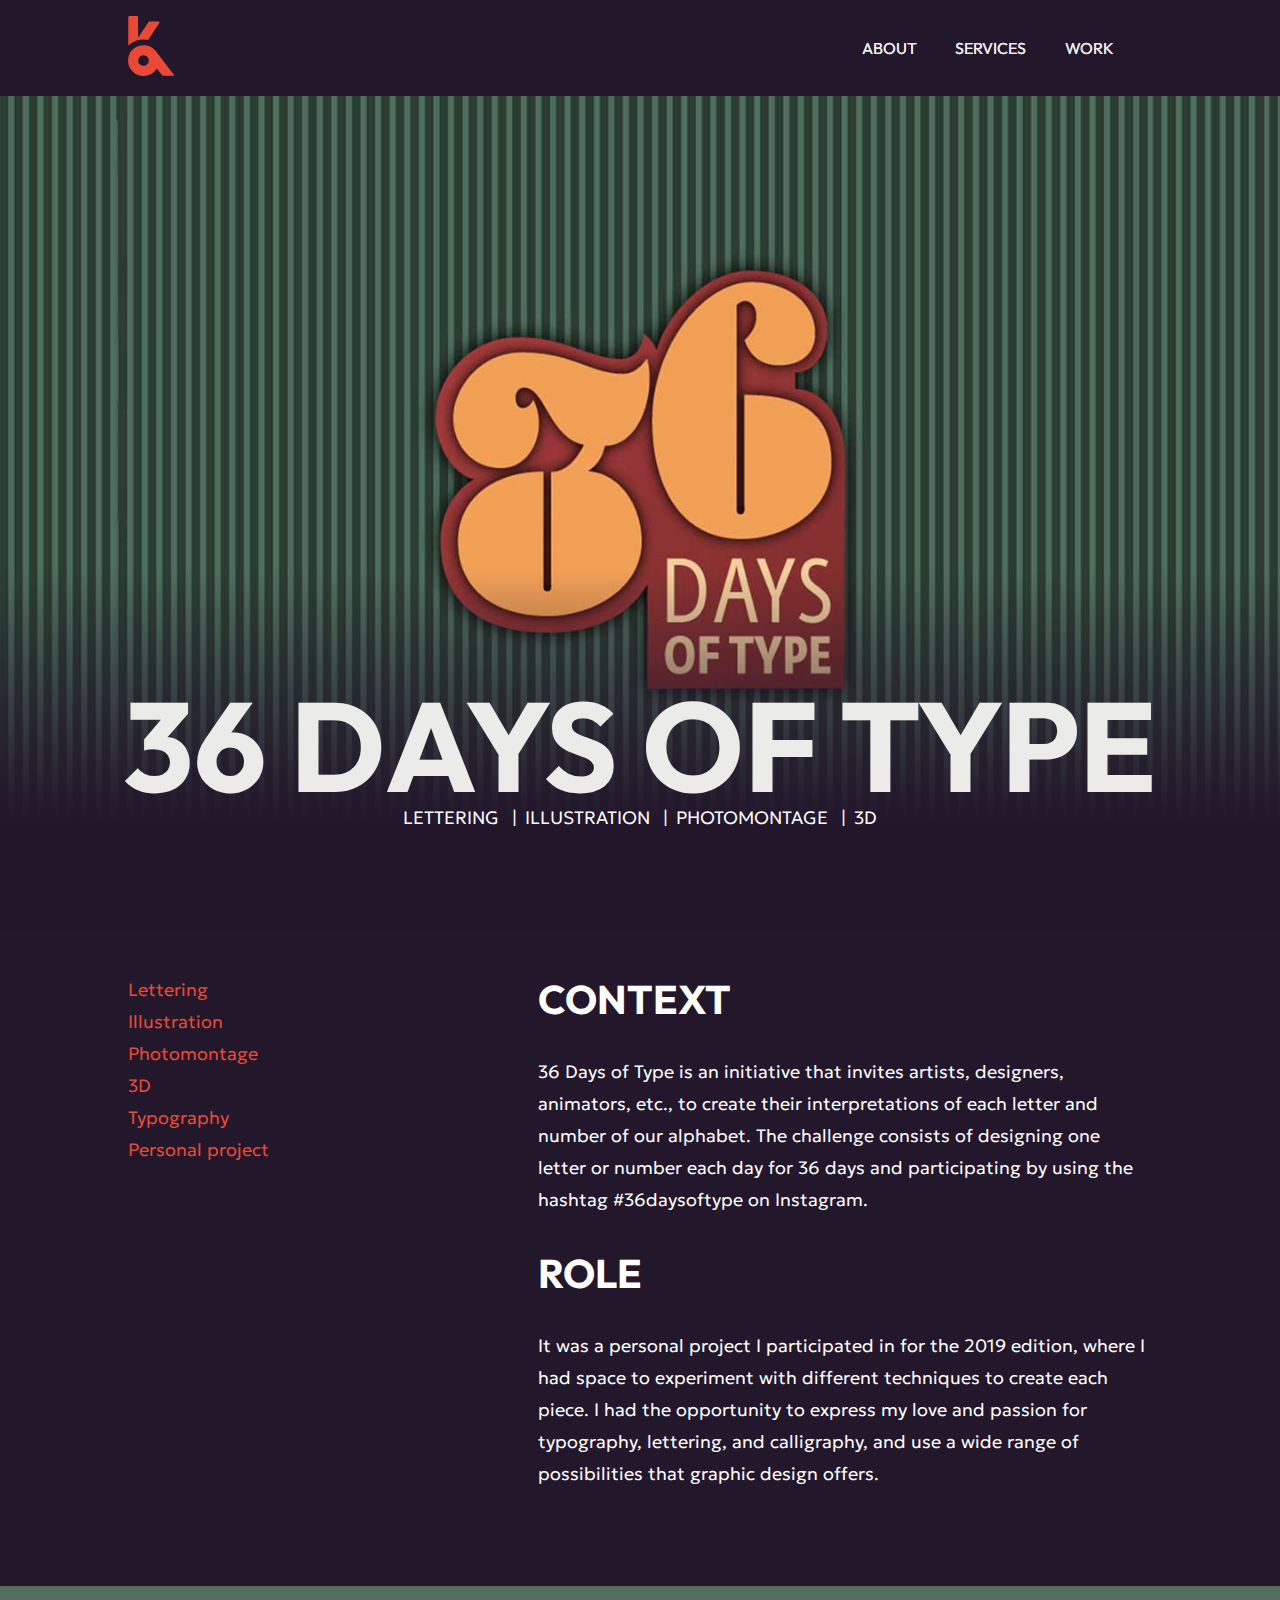
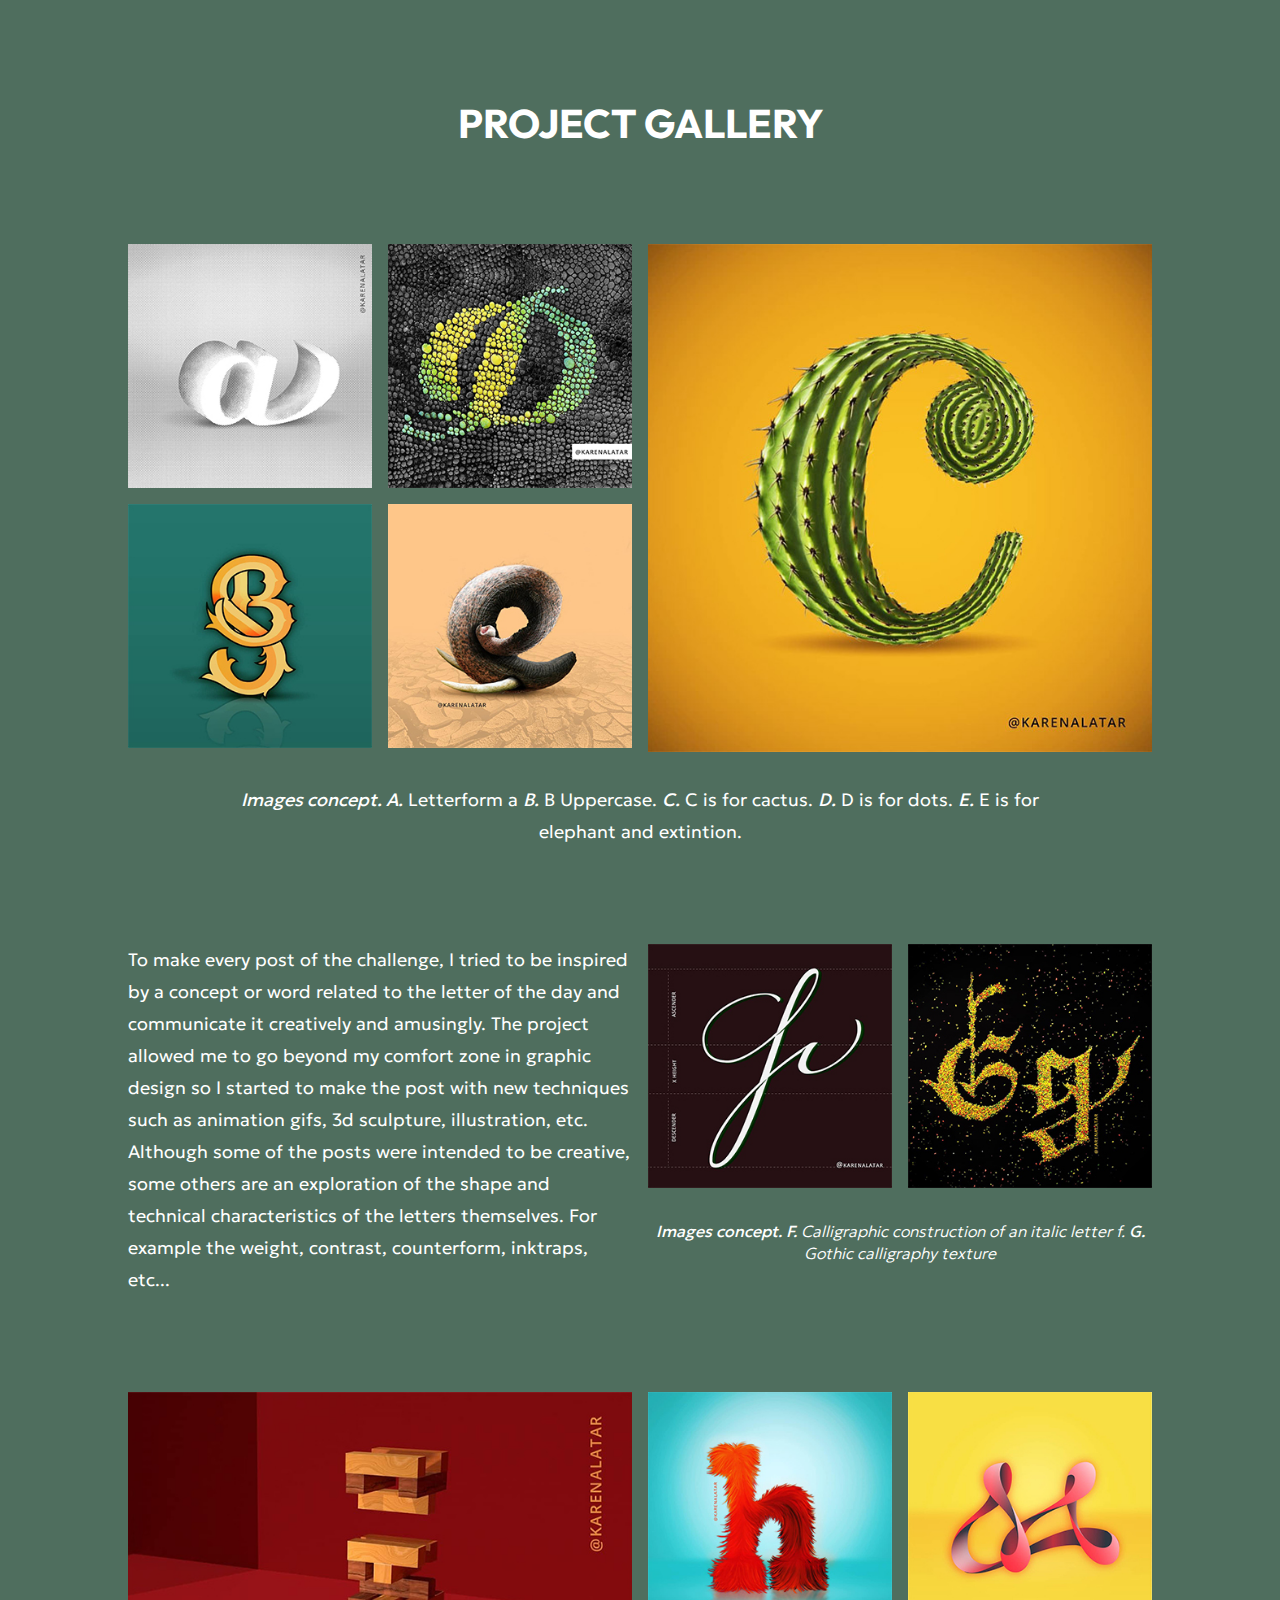
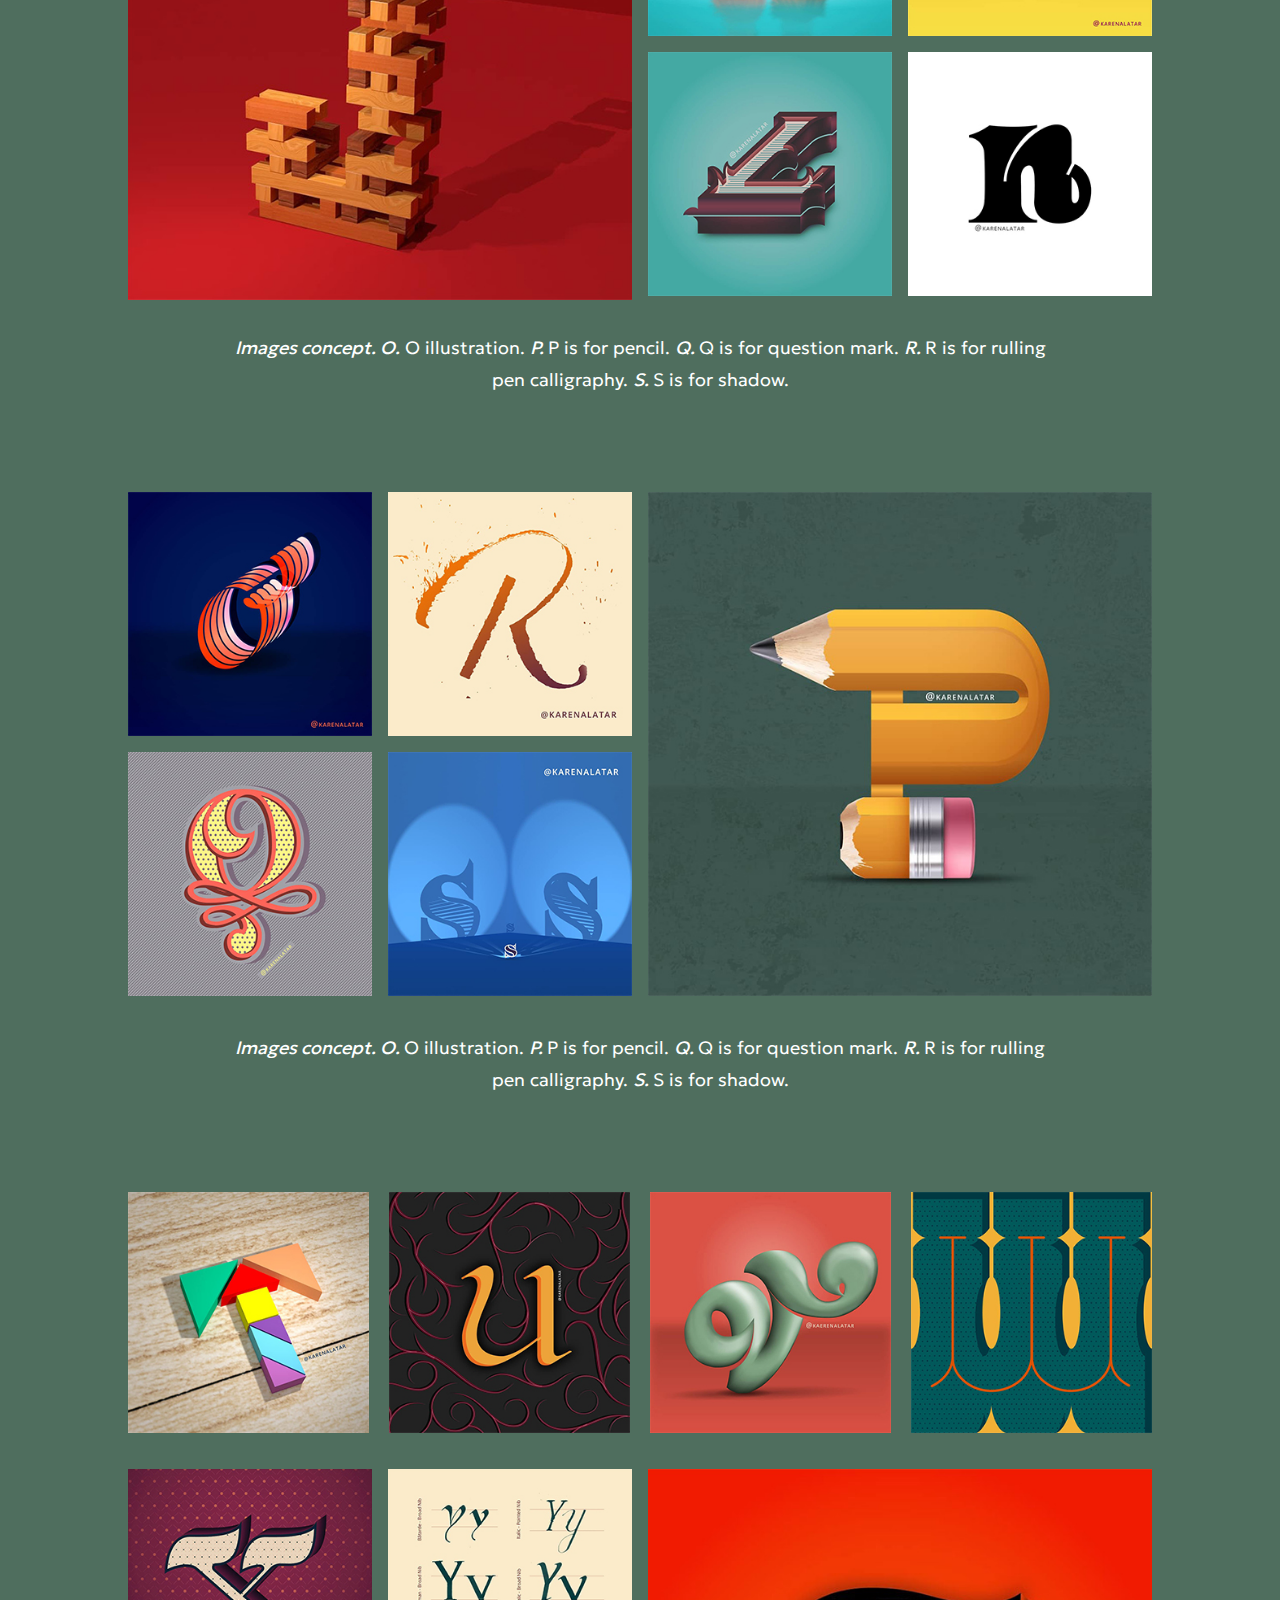
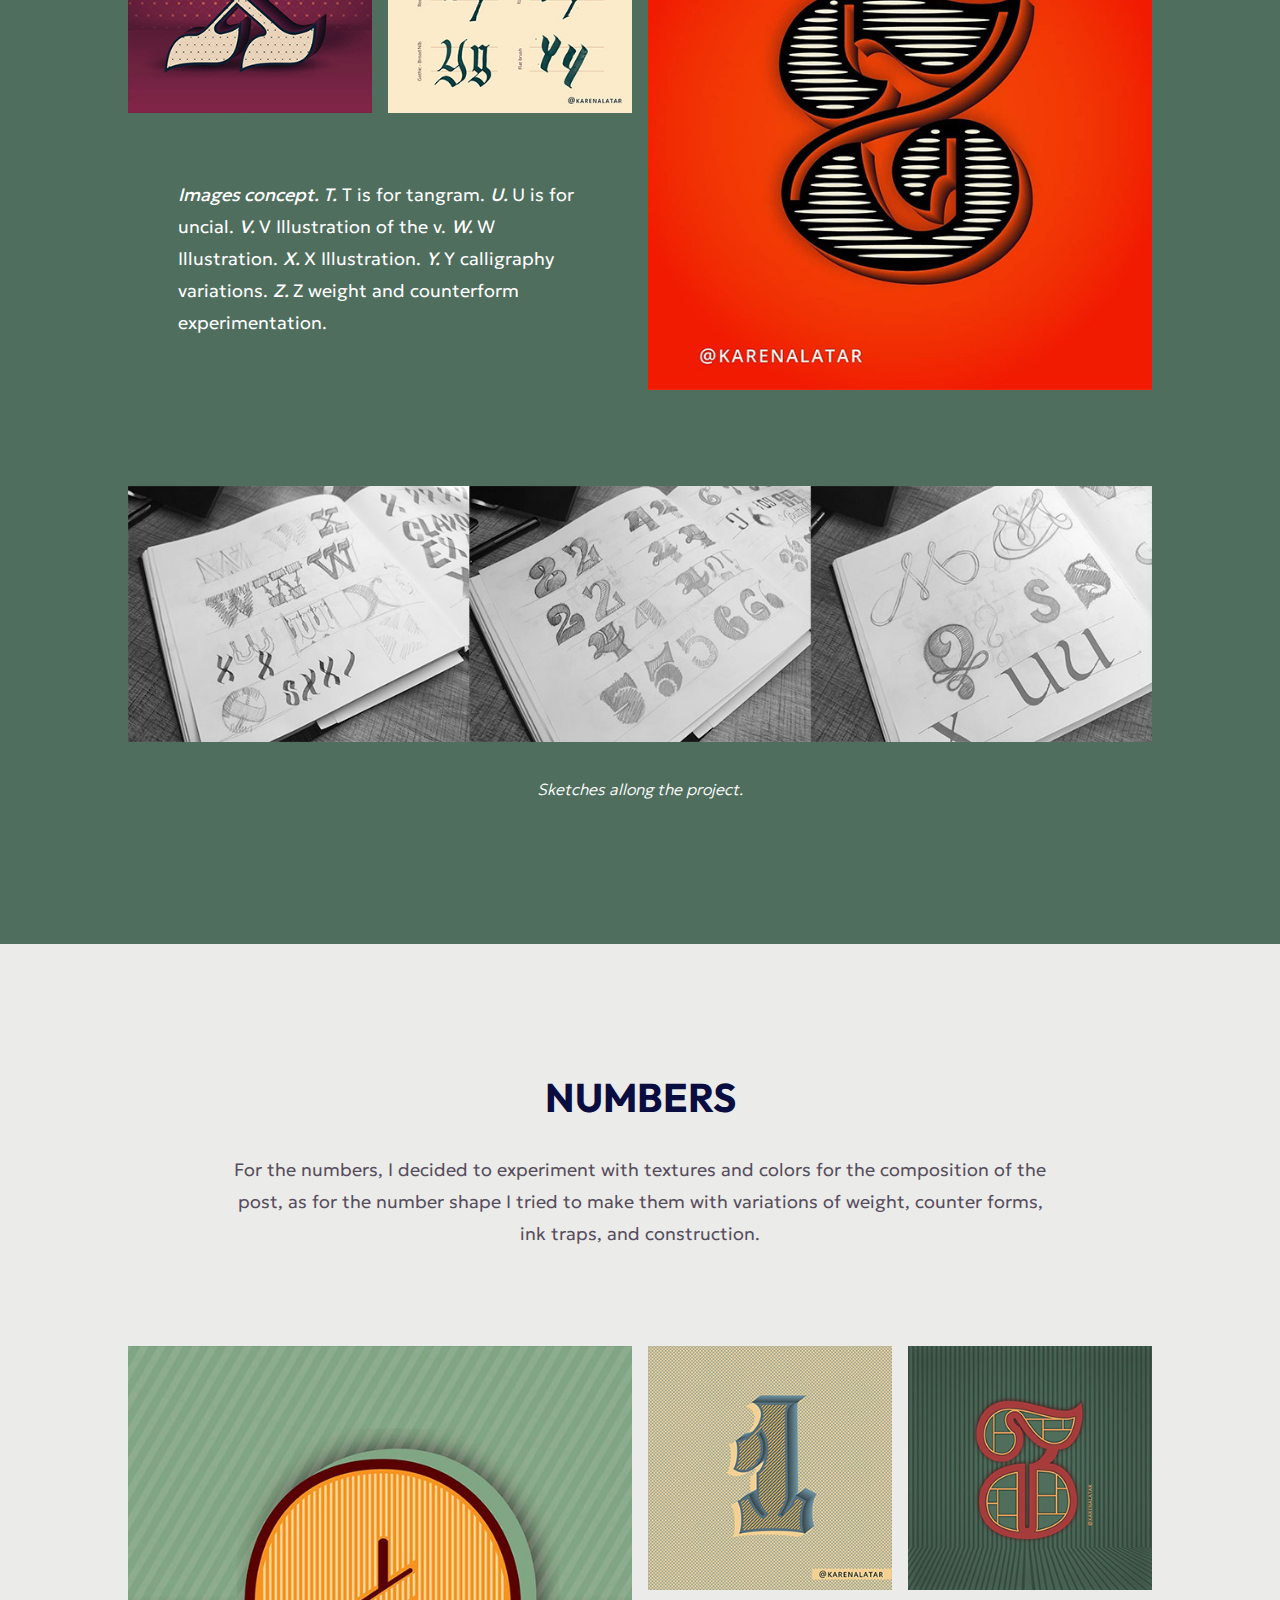
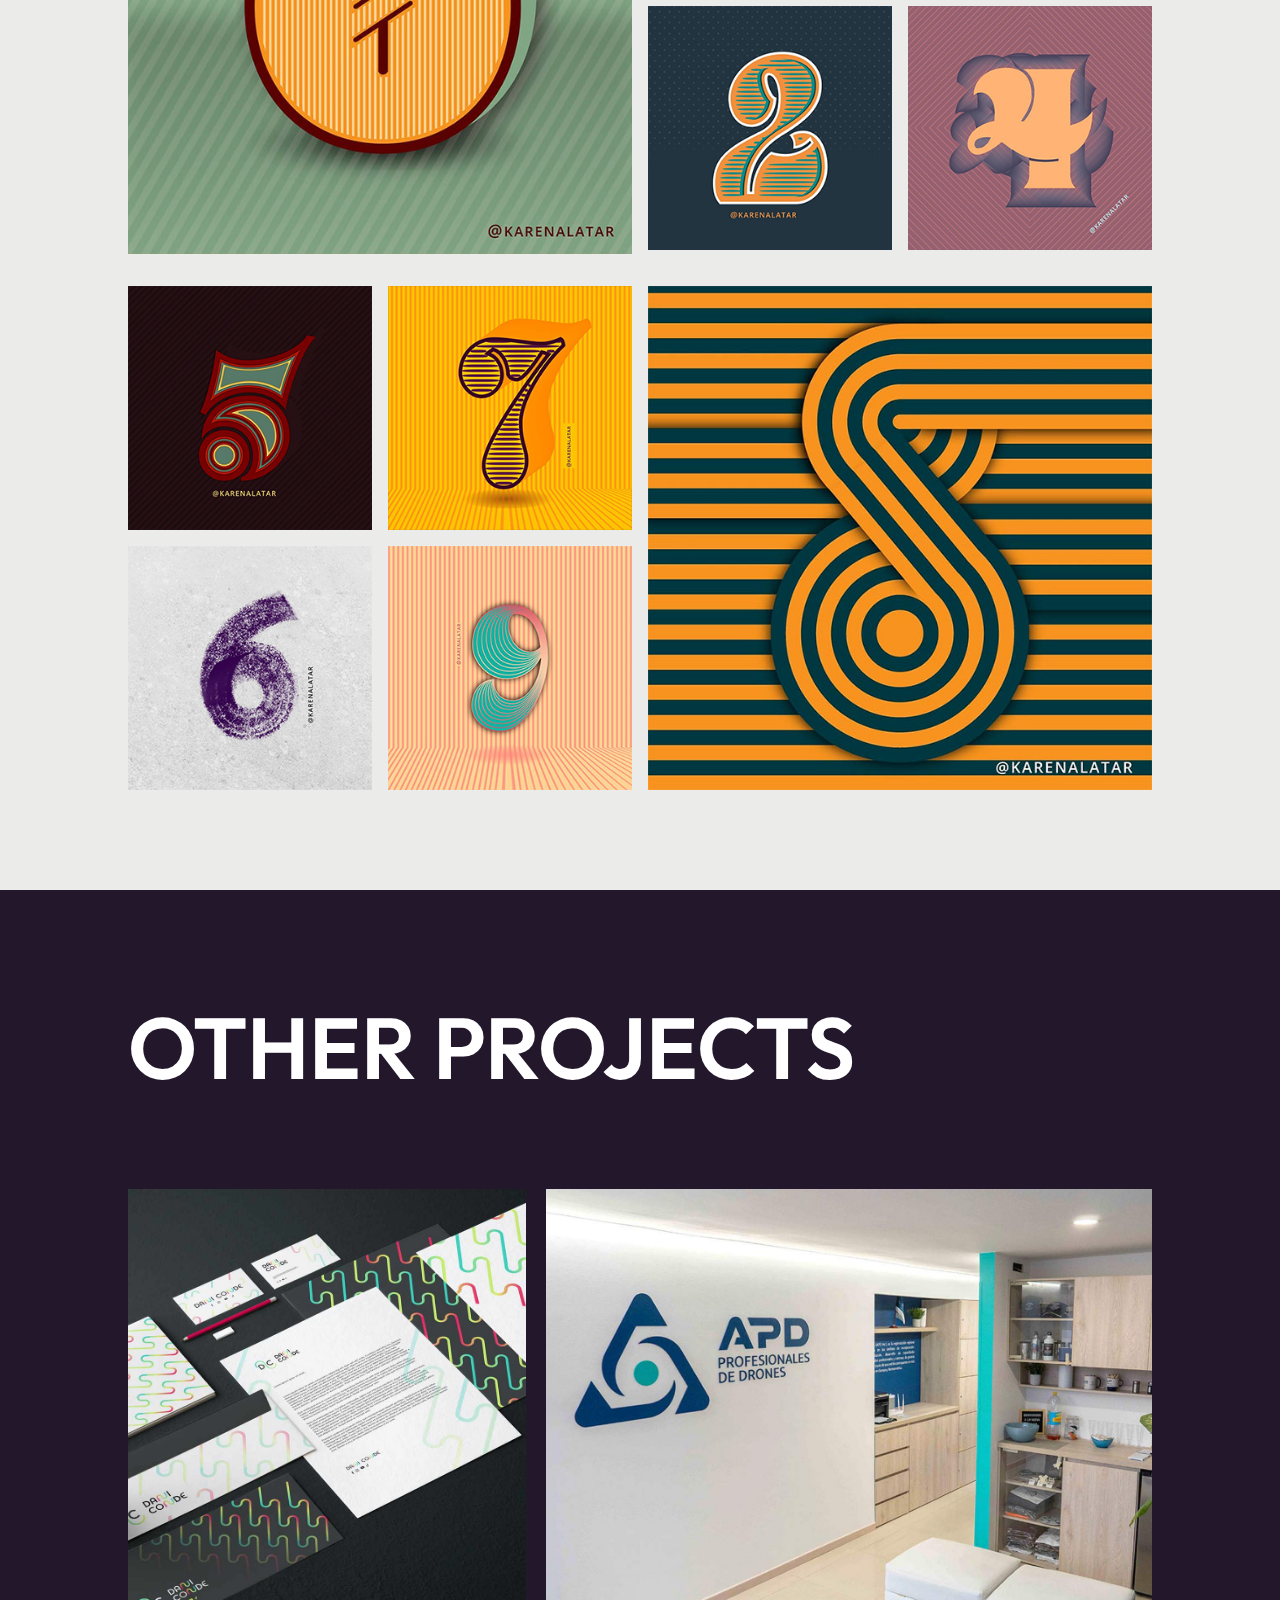
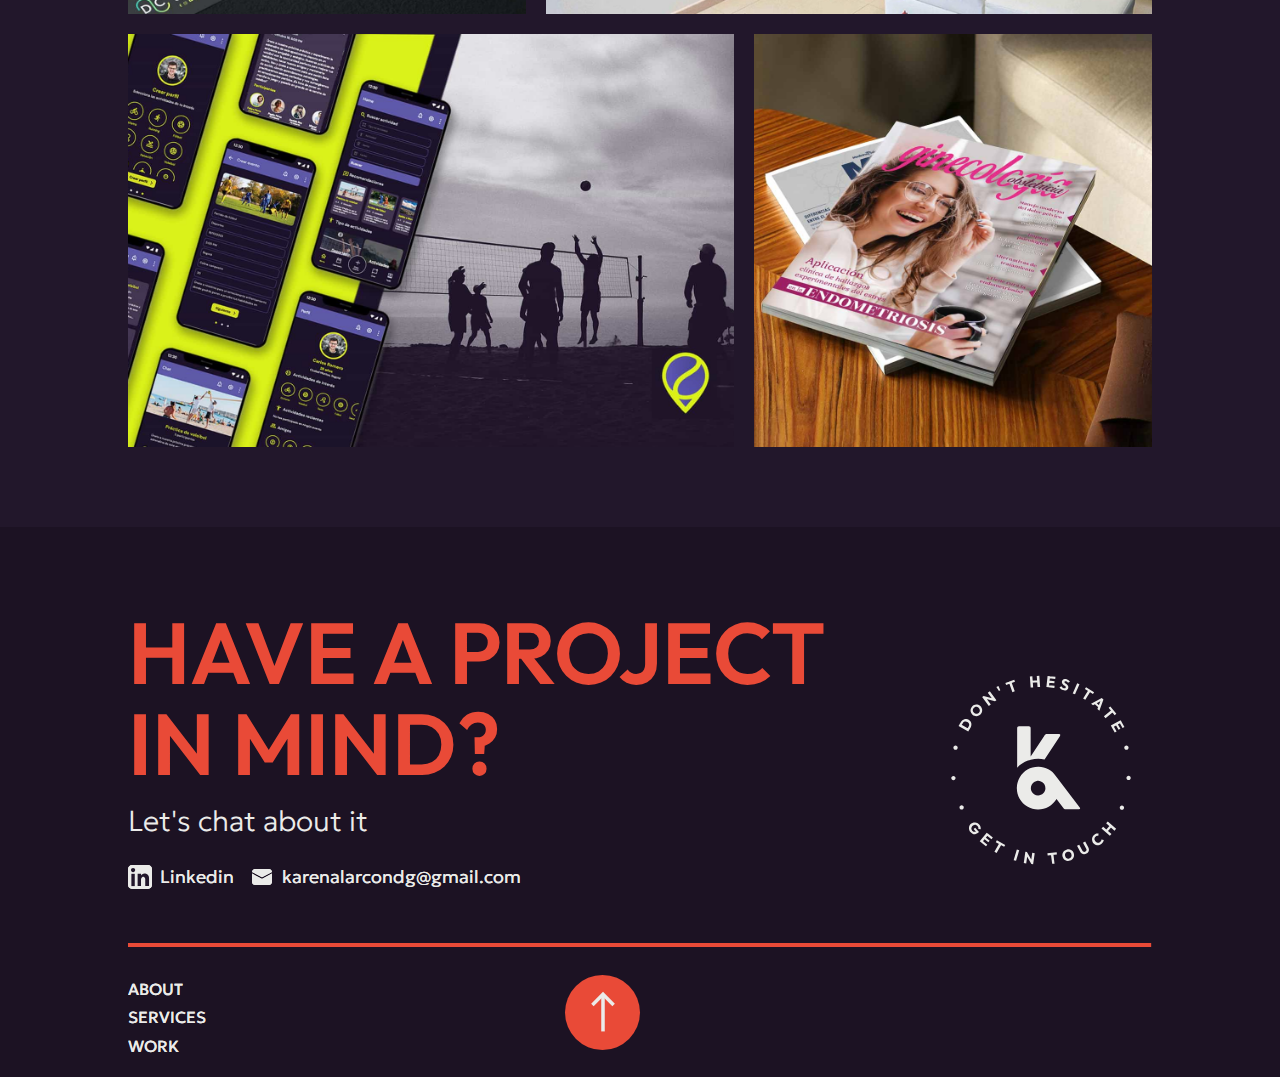
==== commit 5813ac7e: "fix footer Text revision Color text" ====
--- a/36Days.html
+++ b/36Days.html
@@ -135,11 +135,11 @@
                 </div>
 
             
-            <div>
+            <div class="Tablet">
                 <div class="grid box-gallery gap">
                     <div class="big-img">
-                        <p class="p_bottom">To make every post of the challenge, I tried to be inspired by a concept or word related to the letter of the day and communicate it in a creative and amusing way. The project allowed me to go beyond my comfort zone in graphic design so I started to make the post with new techniques such as animation gifs, 3d sculpture, illustration, etc. 
-                            Although some of the posts were intended to be creative, some others are an exploration of the shape and technical characteristics of the letters themselves. For example the weight, contrast, counterform, etc...</p>
+                        <p class="p_bottom">To make every post of the challenge, I tried to be inspired by a concept or word related to the letter of the day and communicate it creatively and amusingly. The project allowed me to go beyond my comfort zone in graphic design so I started to make the post with new techniques such as animation gifs, 3d sculpture, illustration, etc. 
+                            Although some of the posts were intended to be creative, some others are an exploration of the shape and technical characteristics of the letters themselves. For example the weight, contrast, counterform, inktraps, etc...</p>
                     </div>
                     
                      <div class="big-img">
@@ -246,11 +246,11 @@
 
     </section>
 
-    <section class="bg-white pad_top_bottom">
+    <section class="bg-cream pad_top_bottom">
         <div class="container">
-            <div class="container texr-center pad_top_bottom gray">
-                <h4>NUMBERS</h4>
-                <p>For the numbers, I decided to experiment with textures and colors for the composition of the post, as for the number shape I tried to make them with variations of weight, counter forms, ink traps, and construction.</p>
+            <div class="container texr-center pad_top_bottom">
+                <h4 class="dark-blue">NUMBERS</h4>
+                <p class="gray">For the numbers, I decided to experiment with textures and colors for the composition of the post, as for the number shape I tried to make them with variations of weight, counter forms, ink traps, and construction.</p>
     
             </div>
             
@@ -379,8 +379,9 @@
             <div class="toptittle">
                 <div class="colone">
 
-                    <h3 class="hthree">Questions <br>or ideas?</h3>
-                    <p class="sub">Don't hesitate to get in touch!</p>
+                    <h3 class="hthree">Have a project
+                        <br>in mind?</h3>
+                    <p class="sub">Let's chat about it</p>
                         <div class="contact-socialmedia">
                             <div class="contact">
                                     <a href="https://www.linkedin.com/in/karen-alarcon-gd/" target="_blank">                        
--- a/style-projects.css
+++ b/style-projects.css
@@ -7,6 +7,7 @@
     --DCcian: #00FFF0;
     --DCyeloow: #EBFF00;
     --Projectwhite: #F5F5F5;
+    --Crema:#ebebe9;
 
 }
 
@@ -51,6 +52,10 @@
     font-weight: 200;
     text-align: center;
 
+}
+
+.dark-blue{
+    color: var(--APDazuloscuro);
 }
 
 .brushtitle{
@@ -105,6 +110,10 @@
 
 .bg-white{
     background-color: var(--Projectwhite);
+}
+
+.bg-cream{
+    background-color: var(--Crema);
 }
 
 .bg-APDblue{
--- a/36-style.css
+++ b/36-style.css
@@ -55,6 +55,15 @@
     object-fit: cover;
 }
 
+@media (min-width : 600px) and (max-width : 1200px){
+    .Tablet .big-img{
+        grid-column: span 12;
+    }
+    h1{
+        font-size: 5rem;
+    }
+}
+
 @media (max-width:600px){
     .box-gallery{
         grid-template-columns: repeat(4, 1fr);
